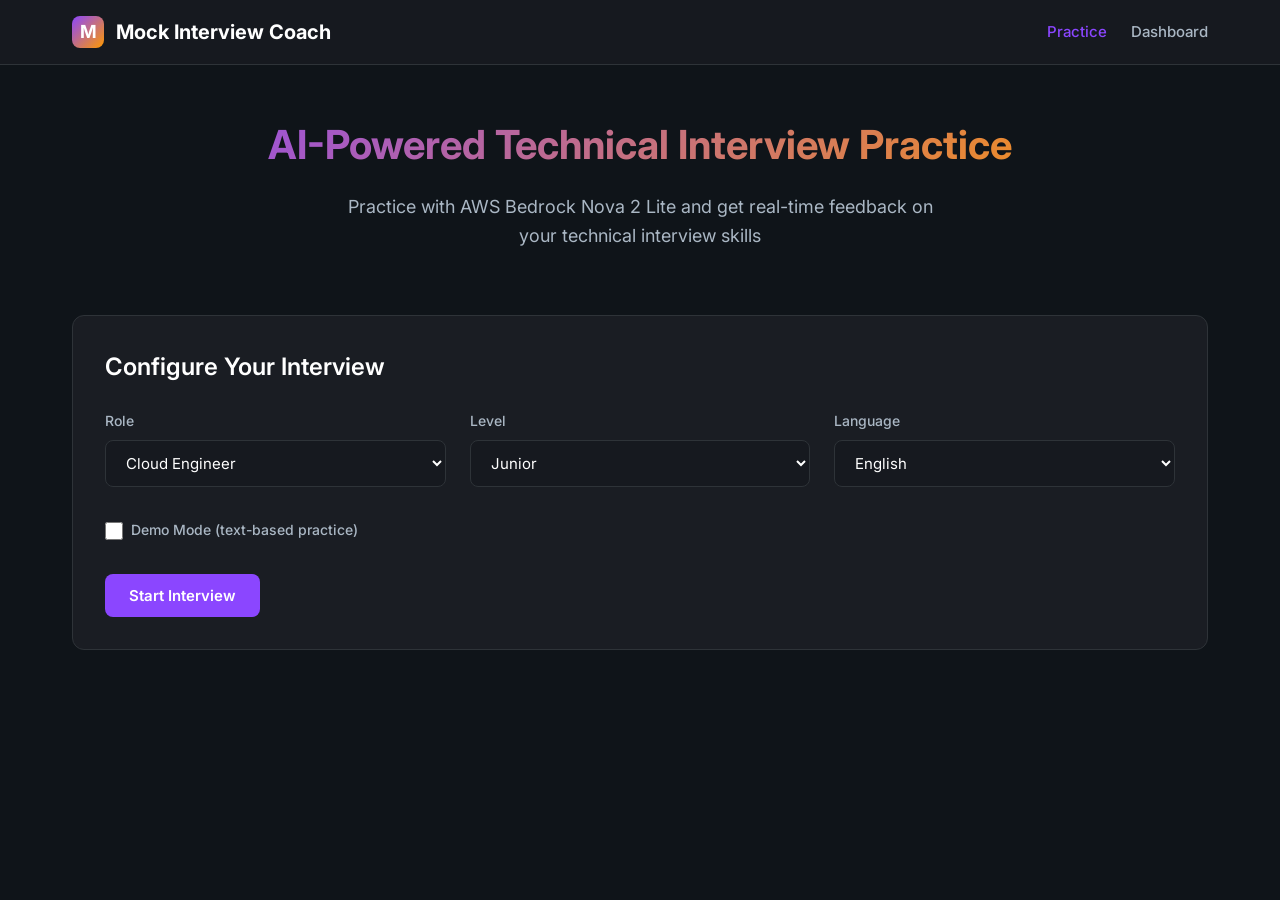
==== static/index.html @ bebb35a8 "Initial commit: Mock Interview Coach with AWS Bedrock Nova" ====
<!DOCTYPE html>
<html lang="en">
<head>
    <meta charset="UTF-8">
    <meta name="viewport" content="width=device-width, initial-scale=1.0">
    <title>Mock Interview Coach - AI-Powered Technical Interview Practice</title>
    <link rel="preconnect" href="https://fonts.googleapis.com">
    <link rel="preconnect" href="https://fonts.gstatic.com" crossorigin>
    <link href="https://fonts.googleapis.com/css2?family=Inter:wght@400;500;600;700&display=swap" rel="stylesheet">
    <link rel="stylesheet" href="/static/css/recording-ui.css">
    <style>
        :root {
            --color-primary: #8B46FF;
            --color-secondary: #FF9900;
            --color-accent: #146EB4;
            --color-success: #16A34A;
            --color-warning: #F59E0B;
            --color-error: #DC2626;
            
            --color-bg: #0F1419;
            --color-bg-secondary: #16191F;
            --color-bg-tertiary: #1E2228;
            --color-surface: #1A1D23;
            
            --color-text: #FFFFFF;
            --color-text-secondary: #AAB7C4;
            --color-text-muted: #687078;
            
            --color-border: #2E3338;
            --color-border-hover: #3E4348;
            
            --radius-sm: 6px;
            --radius-md: 8px;
            --radius-lg: 12px;
        }
        
        * {
            margin: 0;
            padding: 0;
            box-sizing: border-box;
        }
        
        body {
            font-family: 'Inter', -apple-system, BlinkMacSystemFont, 'Segoe UI', sans-serif;
            background: var(--color-bg);
            color: var(--color-text);
            min-height: 100vh;
            line-height: 1.6;
        }
        
        /* Navbar */
        .navbar {
            background: var(--color-bg-secondary);
            border-bottom: 1px solid var(--color-border);
            padding: 1rem 0;
            position: sticky;
            top: 0;
            z-index: 100;
            backdrop-filter: blur(10px);
        }
        
        .navbar-container {
            max-width: 1200px;
            margin: 0 auto;
            padding: 0 2rem;
            display: flex;
            justify-content: space-between;
            align-items: center;
        }
        
        .navbar-brand {
            display: flex;
            align-items: center;
            gap: 0.75rem;
            text-decoration: none;
            color: var(--color-text);
            font-weight: 700;
            font-size: 1.25rem;
            cursor: pointer;
            transition: opacity 0.2s;
        }
        
        .navbar-brand:hover {
            opacity: 0.8;
        }
        
        .navbar-logo {
            width: 32px;
            height: 32px;
            background: linear-gradient(135deg, var(--color-primary), var(--color-secondary));
            border-radius: var(--radius-md);
            display: flex;
            align-items: center;
            justify-content: center;
            font-weight: 700;
            font-size: 1.125rem;
        }
        
        .navbar-nav {
            display: flex;
            gap: 1.5rem;
            align-items: center;
        }
        
        .nav-link {
            color: var(--color-text-secondary);
            text-decoration: none;
            font-weight: 500;
            font-size: 0.9375rem;
            transition: color 0.2s;
            cursor: pointer;
        }
        
        .nav-link:hover {
            color: var(--color-text);
        }
        
        .nav-link.active {
            color: var(--color-primary);
        }
        
        /* Main Container */
        .main-container {
            max-width: 1200px;
            margin: 0 auto;
            padding: 3rem 2rem;
        }
        
        /* Hero Section */
        .hero {
            text-align: center;
            margin-bottom: 4rem;
        }
        
        .hero-title {
            font-size: 2.5rem;
            font-weight: 700;
            margin-bottom: 1rem;
            background: linear-gradient(135deg, var(--color-primary), var(--color-secondary));
            -webkit-background-clip: text;
            -webkit-text-fill-color: transparent;
            background-clip: text;
        }
        
        .hero-subtitle {
            font-size: 1.125rem;
            color: var(--color-text-secondary);
            max-width: 600px;
            margin: 0 auto;
        }
        
        /* Card */
        .card {
            background: var(--color-surface);
            border: 1px solid var(--color-border);
            border-radius: var(--radius-lg);
            padding: 2rem;
            margin-bottom: 2rem;
        }
        
        .card-title {
            font-size: 1.5rem;
            font-weight: 600;
            margin-bottom: 1.5rem;
            color: var(--color-text);
        }
        
        /* Form */
        .form-grid {
            display: grid;
            grid-template-columns: repeat(auto-fit, minmax(250px, 1fr));
            gap: 1.5rem;
            margin-bottom: 2rem;
        }
        
        .form-group {
            display: flex;
            flex-direction: column;
            gap: 0.5rem;
        }
        
        .form-label {
            font-weight: 500;
            font-size: 0.875rem;
            color: var(--color-text-secondary);
        }
        
        .form-select {
            background: var(--color-bg-secondary);
            border: 1px solid var(--color-border);
            border-radius: var(--radius-md);
            padding: 0.75rem 1rem;
            color: var(--color-text);
            font-size: 0.9375rem;
            font-family: inherit;
            cursor: pointer;
            transition: border-color 0.2s;
        }
        
        .form-select:hover {
            border-color: var(--color-border-hover);
        }
        
        .form-select:focus {
            outline: none;
            border-color: var(--color-primary);
        }
        
        .form-textarea {
            background: var(--color-bg-secondary);
            border: 1px solid var(--color-border);
            border-radius: var(--radius-md);
            padding: 0.75rem 1rem;
            color: var(--color-text);
            font-size: 0.9375rem;
            font-family: inherit;
            resize: vertical;
            min-height: 120px;
            transition: border-color 0.2s;
        }
        
        .form-textarea:focus {
            outline: none;
            border-color: var(--color-primary);
        }
        
        .form-checkbox {
            display: flex;
            align-items: center;
            gap: 0.5rem;
            cursor: pointer;
        }
        
        .form-checkbox input {
            width: 18px;
            height: 18px;
            cursor: pointer;
        }
        
        /* Buttons */
        .btn {
            padding: 0.75rem 1.5rem;
            border-radius: var(--radius-md);
            font-weight: 600;
            font-size: 0.9375rem;
            border: none;
            cursor: pointer;
            transition: all 0.2s;
            font-family: inherit;
        }
        
        .btn-primary {
            background: var(--color-primary);
            color: white;
        }
        
        .btn-primary:hover {
            background: #7A3DE6;
            transform: translateY(-1px);
        }
        
        .btn-secondary {
            background: var(--color-bg-tertiary);
            color: var(--color-text);
            border: 1px solid var(--color-border);
        }
        
        .btn-secondary:hover {
            background: var(--color-bg-secondary);
            border-color: var(--color-border-hover);
        }
        
        .btn-group {
            display: flex;
            gap: 1rem;
            flex-wrap: wrap;
        }
        
        /* Status Badge */
        .status-badge {
            display: inline-flex;
            align-items: center;
            gap: 0.5rem;
            padding: 0.5rem 1rem;
            border-radius: var(--radius-md);
            font-weight: 600;
            font-size: 0.875rem;
        }
        
        .status-idle {
            background: var(--color-bg-tertiary);
            color: var(--color-text-secondary);
        }
        
        .status-processing {
            background: rgba(139, 70, 255, 0.1);
            color: var(--color-primary);
        }
        
        .status-speaking {
            background: rgba(22, 163, 74, 0.1);
            color: var(--color-success);
        }
        
        /* Question Box */
        .question-box {
            background: var(--color-bg-secondary);
            border: 1px solid var(--color-border);
            border-radius: var(--radius-lg);
            padding: 2rem;
            margin-bottom: 2rem;
        }
        
        .question-label {
            font-size: 0.875rem;
            font-weight: 600;
            color: var(--color-text-secondary);
            text-transform: uppercase;
            letter-spacing: 0.05em;
            margin-bottom: 1rem;
        }
        
        .question-text {
            font-size: 1.25rem;
            font-weight: 500;
            color: var(--color-text);
            line-height: 1.6;
        }
        
        /* Feedback Box */
        .feedback-box {
            background: var(--color-bg-secondary);
            border: 1px solid var(--color-border);
            border-radius: var(--radius-lg);
            padding: 2rem;
            margin-top: 2rem;
        }
        
        .feedback-title {
            font-size: 1.125rem;
            font-weight: 600;
            margin-bottom: 1rem;
            color: var(--color-text);
        }
        
        .feedback-content {
            color: var(--color-text-secondary);
            line-height: 1.8;
        }
        
        /* Performance Indicator */
        .performance-indicator {
            display: flex;
            align-items: center;
            gap: 1rem;
            padding: 1rem;
            background: var(--color-bg-secondary);
            border: 1px solid var(--color-border);
            border-radius: var(--radius-md);
            margin-bottom: 2rem;
        }
        
        .performance-score {
            font-size: 2rem;
            font-weight: 700;
            color: var(--color-primary);
        }
        
        .performance-trend {
            font-size: 0.875rem;
            color: var(--color-text-secondary);
        }
        
        /* Utility Classes */
        .hidden {
            display: none !important;
        }
        
        .text-center {
            text-align: center;
        }
        
        .mb-lg {
            margin-bottom: 2rem;
        }
        
        @media (max-width: 768px) {
            .navbar-container {
                padding: 0 1rem;
            }
            
            .main-container {
                padding: 2rem 1rem;
            }
            
            .hero-title {
                font-size: 2rem;
            }
            
            .form-grid {
                grid-template-columns: 1fr;
            }
            
            .btn-group {
                flex-direction: column;
            }
            
            .btn {
                width: 100%;
            }
        }
    </style>
</head>
<body>
    <!-- Navbar -->
    <nav class="navbar">
        <div class="navbar-container">
            <a class="navbar-brand" onclick="location.reload()">
                <div class="navbar-logo">M</div>
                <span>Mock Interview Coach</span>
            </a>
            <div class="navbar-nav">
                <a class="nav-link active" onclick="showSection('interview')">Practice</a>
                <a class="nav-link" onclick="showSection('dashboard')">Dashboard</a>
            </div>
        </div>
    </nav>

    <!-- Main Container -->
    <div class="main-container">
        <!-- Configuration Section -->
        <div id="configSection">
            <div class="hero">
                <h1 class="hero-title">AI-Powered Technical Interview Practice</h1>
                <p class="hero-subtitle">Practice with AWS Bedrock Nova 2 Lite and get real-time feedback on your technical interview skills</p>
            </div>

            <div class="card">
                <h2 class="card-title">Configure Your Interview</h2>
                
                <div class="form-grid">
                    <div class="form-group">
                        <label class="form-label">Role</label>
                        <select id="role" class="form-select">
                            <option value="cloud_engineer">Cloud Engineer</option>
                            <option value="devops_engineer">DevOps Engineer</option>
                            <option value="ml_engineer">ML Engineer</option>
                        </select>
                    </div>

                    <div class="form-group">
                        <label class="form-label">Level</label>
                        <select id="level" class="form-select">
                            <option value="junior">Junior</option>
                            <option value="mid">Mid</option>
                        </select>
                    </div>

                    <div class="form-group">
                        <label class="form-label">Language</label>
                        <select id="language" class="form-select">
                            <option value="en">English</option>
                            <option value="es">Español</option>
                        </select>
                    </div>
                </div>

                <div class="form-group mb-lg">
                    <label class="form-checkbox">
                        <input type="checkbox" id="demoMode">
                        <span class="form-label">Demo Mode (text-based practice)</span>
                    </label>
                </div>

                <button class="btn btn-primary" onclick="startInterview()">Start Interview</button>
            </div>
        </div>

        <!-- Interview Section -->
        <div id="interviewSection" class="hidden">
            <div class="performance-indicator">
                <div>
                    <div class="performance-score" id="performanceScore">--</div>
                    <div class="performance-trend" id="performanceTrend">Performance Score</div>
                </div>
                <div style="margin-left: auto;">
                    <span id="audioState" class="status-badge status-idle">READY</span>
                </div>
            </div>

            <div class="card">
                <div class="question-box">
                    <div class="question-label">Question</div>
                    <p id="questionText" class="question-text">Loading question...</p>
                </div>
                
                <div class="form-group">
                    <label class="form-label">Your Response</label>
                    <textarea id="responseText" class="form-textarea" placeholder="Type your answer here or use voice input..."></textarea>
                </div>
                
                <!-- Voice recording controls -->
                <div id="recordingButton" style="margin-top: 1rem;"></div>
                
                <div class="btn-group">
                    <button class="btn btn-primary" onclick="submitResponse()">Submit Response</button>
                    <button class="btn btn-secondary" onclick="getNextQuestion()">Next Question</button>
                    <button class="btn btn-secondary" onclick="downloadReport()" id="downloadReportBtn" style="display: none;">Download PDF Report</button>
                    <button class="btn btn-secondary" onclick="endInterview()">End Interview</button>
                </div>
                
                <div id="feedbackContainer" class="feedback-box hidden">
                    <h3 class="feedback-title">Feedback</h3>
                    <div id="feedbackText" class="feedback-content"></div>
                </div>
            </div>
        </div>
    </div>

    <script>
        let sessionId = null;
        let currentQuestion = null;
        
        function showSection(section) {
            // Navigation handler
            if (section === 'interview') {
                location.reload();
            } else if (section === 'dashboard') {
                showDashboard();
            }
        }
        
        async function showDashboard() {
            // Hide all sections
            document.getElementById('configSection').classList.add('hidden');
            document.getElementById('interviewSection').classList.add('hidden');
            
            // Create dashboard section if it doesn't exist
            let dashboardSection = document.getElementById('dashboardSection');
            if (!dashboardSection) {
                dashboardSection = document.createElement('div');
                dashboardSection.id = 'dashboardSection';
                document.querySelector('.main-container').appendChild(dashboardSection);
            }
            
            dashboardSection.classList.remove('hidden');
            
            try {
                // Fetch global metrics
                const globalResponse = await fetch('/api/metrics/global');
                const globalData = await globalResponse.json();
                
                // Fetch area metrics
                const areaResponse = await fetch('/api/metrics/areas');
                const areaData = await areaResponse.json();
                
                // Build dashboard HTML
                dashboardSection.innerHTML = `
                    <div class="hero">
                        <h1 class="hero-title">Performance Dashboard</h1>
                        <p class="hero-subtitle">Track your interview performance and progress over time</p>
                    </div>
                    
                    <div class="card">
                        <h2 class="card-title">Global Statistics</h2>
                        <div style="display: grid; grid-template-columns: repeat(auto-fit, minmax(200px, 1fr)); gap: 1.5rem;">
                            <div style="padding: 1.5rem; background: var(--color-bg-secondary); border-radius: var(--radius-md); border: 1px solid var(--color-border);">
                                <p style="font-size: 0.875rem; color: var(--color-text-secondary); margin-bottom: 0.5rem;">Total Sessions</p>
                                <p style="font-size: 2rem; font-weight: 700; color: var(--color-primary);">${globalData.total_sessions || 0}</p>
                            </div>
                            <div style="padding: 1.5rem; background: var(--color-bg-secondary); border-radius: var(--radius-md); border: 1px solid var(--color-border);">
                                <p style="font-size: 0.875rem; color: var(--color-text-secondary); margin-bottom: 0.5rem;">Average Score</p>
                                <p style="font-size: 2rem; font-weight: 700; color: var(--color-success);">${Math.round(globalData.average_score || 0)}</p>
                            </div>
                            <div style="padding: 1.5rem; background: var(--color-bg-secondary); border-radius: var(--radius-md); border: 1px solid var(--color-border);">
                                <p style="font-size: 0.875rem; color: var(--color-text-secondary); margin-bottom: 0.5rem;">Questions Answered</p>
                                <p style="font-size: 2rem; font-weight: 700; color: var(--color-accent);">${globalData.total_questions || 0}</p>
                            </div>
                        </div>
                    </div>
                    
                    <div class="card">
                        <h2 class="card-title">Performance by Technical Area</h2>
                        <div style="display: grid; gap: 1rem;">
                            ${Object.entries(areaData).map(([area, data]) => {
                                const avgScore = Math.round(data.average_score || 0);
                                let scoreColor = '#DC2626';
                                if (avgScore >= 70) scoreColor = '#16A34A';
                                else if (avgScore >= 40) scoreColor = '#F59E0B';
                                
                                return `
                                    <div style="padding: 1rem; background: var(--color-bg-secondary); border-radius: var(--radius-md); border: 1px solid var(--color-border); display: flex; justify-content: space-between; align-items: center;">
                                        <div>
                                            <p style="font-weight: 600; color: var(--color-text); margin-bottom: 0.25rem;">${area.replace(/_/g, ' ').replace(/\b\w/g, l => l.toUpperCase())}</p>
                                            <p style="font-size: 0.875rem; color: var(--color-text-secondary);">${data.question_count || 0} questions</p>
                                        </div>
                                        <div style="text-align: right;">
                                            <p style="font-size: 1.5rem; font-weight: 700; color: ${scoreColor};">${avgScore}</p>
                                        </div>
                                    </div>
                                `;
                            }).join('')}
                        </div>
                    </div>
                `;
            } catch (error) {
                console.error('Error loading dashboard:', error);
                dashboardSection.innerHTML = `
                    <div class="hero">
                        <h1 class="hero-title">Performance Dashboard</h1>
                        <p class="hero-subtitle">Track your interview performance and progress over time</p>
                    </div>
                    
                    <div class="card">
                        <p style="color: var(--color-text-secondary); text-align: center; padding: 2rem;">
                            No data available yet. Complete an interview to see your statistics!
                        </p>
                    </div>
                `;
            }
        }
        
        async function startInterview() {
            const role = document.getElementById('role').value;
            const level = document.getElementById('level').value;
            const language = document.getElementById('language').value;
            const demoMode = document.getElementById('demoMode').checked;
            
            try {
                const response = await fetch('/api/session/start', {
                    method: 'POST',
                    headers: {'Content-Type': 'application/json'},
                    body: JSON.stringify({role, level, language, demo_mode: demoMode})
                });
                
                const data = await response.json();
                
                if (data.error) {
                    alert('Error: ' + data.error);
                    return;
                }
                
                sessionId = data.session_id;
                
                // Connect WebSocket for voice interface if not in demo mode
                if (!demoMode && window.connectVoiceWebSocket) {
                    window.connectVoiceWebSocket(sessionId);
                }
                
                document.getElementById('configSection').classList.add('hidden');
                document.getElementById('interviewSection').classList.remove('hidden');
                
                getNextQuestion();
            } catch (error) {
                alert('Error starting interview: ' + error.message);
            }
        }
        
        async function getNextQuestion() {
            try {
                const response = await fetch(`/api/session/${sessionId}/question`);
                const data = await response.json();
                
                if (data.error) {
                    alert('Error: ' + data.error);
                    return;
                }
                
                if (data.question === null) {
                    alert('No more questions. Ending interview...');
                    endInterview();
                    return;
                }
                
                currentQuestion = data.question;
                document.getElementById('questionText').textContent = data.text;
                document.getElementById('feedbackContainer').classList.add('hidden');
                document.getElementById('responseText').value = '';
                document.getElementById('audioState').textContent = 'READY';
                document.getElementById('audioState').className = 'status-badge status-idle';
                
                // Update performance indicator if we have evaluations
                updatePerformanceIndicator();
            } catch (error) {
                alert('Error getting question: ' + error.message);
            }
        }
        
        async function updatePerformanceIndicator() {
            try {
                const response = await fetch(`/api/session/${sessionId}/performance`);
                const data = await response.json();
                
                if (data.average_score !== undefined) {
                    document.getElementById('performanceScore').textContent = Math.round(data.average_score);
                    
                    const trend = data.trend || 'stable';
                    const trendText = trend === 'improving' ? 'Improving' : 
                                    trend === 'declining' ? 'Needs Work' : 'Stable';
                    document.getElementById('performanceTrend').textContent = trendText;
                }
            } catch (error) {
                console.error('Error updating performance:', error);
            }
        }
        
        async function submitResponse() {
            const responseText = document.getElementById('responseText').value;
            
            if (!responseText.trim()) {
                return; // Just return, no alert
            }
            
            document.getElementById('audioState').textContent = 'PROCESSING';
            document.getElementById('audioState').className = 'status-badge status-processing';
            
            try {
                const response = await fetch(`/api/session/${sessionId}/response`, {
                    method: 'POST',
                    headers: {'Content-Type': 'application/json'},
                    body: JSON.stringify({text: responseText})
                });
                
                const data = await response.json();
                
                console.log('Response data:', data);
                
                if (data.error) {
                    document.getElementById('feedbackText').innerHTML = `<p style="color: var(--color-error);">Error: ${data.error}</p>`;
                    document.getElementById('feedbackContainer').classList.remove('hidden');
                    document.getElementById('audioState').textContent = 'ERROR';
                    document.getElementById('audioState').className = 'status-badge status-idle';
                    return;
                }
                
                const evaluation = data.evaluation || data;
                
                if (evaluation && evaluation.score !== undefined) {
                    let scoreColor = '#DC2626';
                    if (evaluation.score >= 70) {
                        scoreColor = '#16A34A';
                    } else if (evaluation.score >= 40) {
                        scoreColor = '#F59E0B';
                    }
                    
                    const strengths = evaluation.strengths || [];
                    const improvements = evaluation.improvements || [];
                    const suggestions = evaluation.suggestions || [];
                    const recommended_topics = evaluation.recommended_topics || [];
                    
                    let feedbackHTML = `
                        <div style="margin-bottom: 1.5rem;">
                            <p style="font-size: 0.875rem; color: var(--color-text-secondary); margin-bottom: 0.5rem;">Score</p>
                            <p style="color: ${scoreColor}; font-size: 2.5rem; font-weight: 700; margin: 0;">${evaluation.score}/100</p>
                        </div>
                    `;
                    
                    if (strengths.length > 0) {
                        feedbackHTML += `
                            <div style="margin-bottom: 1.5rem;">
                                <p style="font-weight: 600; color: var(--color-success); margin-bottom: 0.5rem; display: flex; align-items: center; gap: 0.5rem;">
                                    <svg width="20" height="20" viewBox="0 0 24 24" fill="none" stroke="currentColor" stroke-width="2">
                                        <polyline points="20 6 9 17 4 12"></polyline>
                                    </svg>
                                    Strengths
                                </p>
                                <ul style="margin: 0; padding-left: 1.5rem; color: var(--color-text-secondary);">
                                    ${strengths.map(s => `<li style="margin-bottom: 0.5rem;">${s}</li>`).join('')}
                                </ul>
                            </div>
                        `;
                    }
                    
                    if (improvements.length > 0) {
                        feedbackHTML += `
                            <div style="margin-bottom: 1.5rem;">
                                <p style="font-weight: 600; color: var(--color-warning); margin-bottom: 0.5rem; display: flex; align-items: center; gap: 0.5rem;">
                                    <svg width="20" height="20" viewBox="0 0 24 24" fill="none" stroke="currentColor" stroke-width="2">
                                        <path d="M10.29 3.86L1.82 18a2 2 0 0 0 1.71 3h16.94a2 2 0 0 0 1.71-3L13.71 3.86a2 2 0 0 0-3.42 0z"></path>
                                        <line x1="12" y1="9" x2="12" y2="13"></line>
                                        <line x1="12" y1="17" x2="12.01" y2="17"></line>
                                    </svg>
                                    Areas for Improvement
                                </p>
                                <ul style="margin: 0; padding-left: 1.5rem; color: var(--color-text-secondary);">
                                    ${improvements.map(i => `<li style="margin-bottom: 0.5rem;">${i}</li>`).join('')}
                                </ul>
                            </div>
                        `;
                    }
                    
                    // Check for both suggestions and recommended_topics
                    const allSuggestions = [...suggestions, ...recommended_topics];
                    
                    if (allSuggestions.length > 0) {
                        feedbackHTML += `
                            <div style="margin-bottom: 1.5rem;">
                                <p style="font-weight: 600; color: var(--color-primary); margin-bottom: 0.5rem; display: flex; align-items: center; gap: 0.5rem;">
                                    <svg width="20" height="20" viewBox="0 0 24 24" fill="none" stroke="currentColor" stroke-width="2">
                                        <circle cx="12" cy="12" r="10"></circle>
                                        <path d="M9.09 9a3 3 0 0 1 5.83 1c0 2-3 3-3 3"></path>
                                        <line x1="12" y1="17" x2="12.01" y2="17"></line>
                                    </svg>
                                    Recommended Topics
                                </p>
                                <ul style="margin: 0; padding-left: 1.5rem; color: var(--color-text-secondary);">
                                    ${allSuggestions.map(s => `<li style="margin-bottom: 0.5rem;">${s}</li>`).join('')}
                                </ul>
                            </div>
                        `;
                    }
                    
                    document.getElementById('feedbackText').innerHTML = feedbackHTML;
                } else {
                    document.getElementById('feedbackText').innerHTML = `
                        <p>Response submitted successfully!</p>
                        <pre>${JSON.stringify(data, null, 2)}</pre>
                    `;
                }
                
                document.getElementById('feedbackContainer').classList.remove('hidden');
                document.getElementById('audioState').textContent = 'COMPLETE';
                document.getElementById('audioState').className = 'status-badge status-speaking';
                
                updatePerformanceIndicator();
            } catch (error) {
                console.error('Submit error:', error);
                document.getElementById('feedbackText').innerHTML = `<p style="color: var(--color-error);">Error: ${error.message}</p>`;
                document.getElementById('feedbackContainer').classList.remove('hidden');
                document.getElementById('audioState').textContent = 'ERROR';
                document.getElementById('audioState').className = 'status-badge status-idle';
            }
        }
        
        function downloadReport() {
            window.open(`/api/report/${sessionId}`, '_blank');
        }
        
        async function endInterview() {
            document.getElementById('audioState').textContent = 'PROCESSING';
            document.getElementById('audioState').className = 'status-badge status-processing';
            
            try {
                const response = await fetch(`/api/session/${sessionId}/end`, {
                    method: 'POST'
                });
                
                const data = await response.json();
                
                console.log('End interview data:', data);
                
                // Get final score - use final_score, overall_score, or fallback to 0
                let finalScore = data.final_score || data.overall_score || 0;
                let questionsAnswered = data.questions_answered || 0;
                
                // Hide the interview section
                document.getElementById('interviewSection').classList.add('hidden');
                
                // Show config section but replace content with results
                const configSection = document.getElementById('configSection');
                configSection.classList.remove('hidden');
                
                // Determine color based on final score
                let scoreColor = '#DC2626';
                if (finalScore >= 70) {
                    scoreColor = '#16A34A';
                } else if (finalScore >= 40) {
                    scoreColor = '#F59E0B';
                }
                
                configSection.innerHTML = `
                    <div class="hero">
                        <h1 class="hero-title">Interview Complete!</h1>
                        <p class="hero-subtitle">Great job! Here's your performance summary</p>
                    </div>

                    <div class="card">
                        <div style="text-align: center; padding: 2rem;">
                            <div style="margin-bottom: 2rem;">
                                <p style="font-size: 0.875rem; color: var(--color-text-secondary); margin-bottom: 0.5rem; text-transform: uppercase; letter-spacing: 0.05em;">Final Score</p>
                                <p style="color: ${scoreColor}; font-size: 4rem; font-weight: 700; margin: 0; line-height: 1;">${Math.round(finalScore)}/100</p>
                            </div>
                            
                            <div style="margin-bottom: 2rem; padding: 1.5rem; background: var(--color-bg-secondary); border-radius: var(--radius-lg); border: 1px solid var(--color-border);">
                                <p style="color: var(--color-text-secondary); font-size: 1.125rem;">
                                    <strong style="color: var(--color-text);">${questionsAnswered}</strong> Questions Answered
                                </p>
                            </div>
                            
                            <div style="display: flex; gap: 1rem; justify-content: center; flex-wrap: wrap;">
                                <button class="btn btn-primary" onclick="window.open('/api/report/${sessionId}', '_blank')" style="min-width: 200px;">
                                    <svg style="width: 20px; height: 20px; margin-right: 0.5rem;" viewBox="0 0 24 24" fill="none" stroke="currentColor" stroke-width="2">
                                        <path d="M21 15v4a2 2 0 0 1-2 2H5a2 2 0 0 1-2-2v-4"></path>
                                        <polyline points="7 10 12 15 17 10"></polyline>
                                        <line x1="12" y1="15" x2="12" y2="3"></line>
                                    </svg>
                                    Download PDF Report
                                </button>
                                <button class="btn btn-secondary" onclick="location.reload()" style="min-width: 200px;">
                                    Start New Interview
                                </button>
                            </div>
                        </div>
                    </div>
                `;
                
            } catch (error) {
                console.error('End interview error:', error);
                document.getElementById('feedbackText').innerHTML = `<p style="color: var(--color-error);">Error: ${error.message}</p>`;
                document.getElementById('feedbackContainer').classList.remove('hidden');
                document.getElementById('audioState').textContent = 'ERROR';
                document.getElementById('audioState').className = 'status-badge status-idle';
            }
        }
    </script>
    
    <!-- Voice Interface Modules -->
    <script type="module">
        import { WebSocketClient } from '/static/js/websocket-client.js';
        import { AudioCapture } from '/static/js/audio-capture.js';
        import { AudioPlayback } from '/static/js/audio-playback.js';
        import { RecordingUI } from '/static/js/recording-ui.js';
        
        let recordingUI = null;
        let wsClient = null;
        
        function initializeVoiceInterface() {
            const demoMode = document.getElementById('demoMode').checked;
            
            if (!demoMode && !recordingUI) {
                try {
                    console.log('Initializing voice interface...');
                    
                    wsClient = null;
                    const audioCapture = new AudioCapture();
                    const audioPlayback = new AudioPlayback();
                    
                    recordingUI = new RecordingUI('recordingButton');
                    recordingUI.setModules(audioCapture, audioPlayback, null);
                    
                    console.log('Voice interface initialized successfully');
                } catch (error) {
                    console.error('Failed to initialize voice interface:', error);
                }
            } else if (demoMode && recordingUI) {
                if (recordingUI.cleanup) {
                    recordingUI.cleanup();
                }
                if (wsClient) {
                    wsClient.disconnect();
                }
                recordingUI = null;
                wsClient = null;
                console.log('Voice interface disabled (demo mode)');
            }
        }
        
        window.connectVoiceWebSocket = async function(sessionId) {
            if (!recordingUI || !sessionId) {
                console.warn('Cannot connect WebSocket: recordingUI or sessionId missing');
                return;
            }
            
            try {
                console.log(`Connecting WebSocket for session: ${sessionId}`);
                wsClient = new WebSocketClient();
                await wsClient.connect(sessionId);
                
                const audioCapture = recordingUI.audioCapture;
                const audioPlayback = recordingUI.audioPlayback;
                recordingUI.setModules(audioCapture, audioPlayback, wsClient);
                
                console.log('WebSocket connected successfully');
            } catch (error) {
                console.error('Failed to connect WebSocket:', error);
            }
        };
        
        window.addEventListener('DOMContentLoaded', () => {
            console.log('DOM loaded, setting up voice interface...');
            
            const demoModeCheckbox = document.getElementById('demoMode');
            if (demoModeCheckbox) {
                demoModeCheckbox.addEventListener('change', initializeVoiceInterface);
                console.log('Demo mode listener attached');
            }
            
            initializeVoiceInterface();
        });
        
        window.initializeVoiceInterface = initializeVoiceInterface;
    </script>
</body>
</html>
---- static/css/recording-ui.css ----
/**
 * RecordingUI Component Styles
 * 
 * Styles for voice recording controls, mode switching, and visual feedback
 */

/* Recording UI Container */
.recording-ui {
    display: flex;
    flex-direction: column;
    align-items: center;
    gap: var(--space-4);
    padding: var(--space-6);
}

/* Mode Switch Buttons */
.btn-mode-switch {
    display: inline-flex;
    align-items: center;
    gap: var(--space-2);
    padding: 10px 20px;
    border: 1px solid var(--color-border);
    border-radius: var(--radius-md);
    background: var(--color-bg-tertiary);
    color: var(--color-text);
    font-size: 0.9375rem;
    font-weight: 600;
    font-family: 'Inter', sans-serif;
    cursor: pointer;
    transition: all 0.2s ease;
}

.btn-mode-switch:hover {
    background: var(--color-bg-secondary);
    border-color: var(--color-nova-purple);
    box-shadow: 0 0 15px rgba(139, 70, 255, 0.2);
}

.btn-mode-switch:active {
    transform: scale(0.98);
}

.btn-mode-switch .icon {
    flex-shrink: 0;
}

/* Recording Buttons */
.btn-recording {
    display: flex;
    align-items: center;
    justify-content: center;
    gap: var(--space-3);
    padding: 16px 32px;
    border: none;
    border-radius: var(--radius-lg);
    background: var(--color-nova-purple);
    color: white;
    font-size: 1rem;
    font-weight: 600;
    font-family: 'Inter', sans-serif;
    cursor: pointer;
    transition: all 0.2s ease;
    box-shadow: 0 0 20px rgba(139, 70, 255, 0.3);
}

.btn-recording:hover {
    background: #7A3DE6;
    box-shadow: 0 0 30px rgba(139, 70, 255, 0.5);
    transform: translateY(-2px);
}

.btn-recording:active {
    transform: translateY(0);
}

.btn-recording.btn-stop {
    background: var(--color-error);
    box-shadow: 0 0 20px rgba(220, 38, 38, 0.3);
}

.btn-recording.btn-stop:hover {
    background: #B91C1C;
    box-shadow: 0 0 30px rgba(220, 38, 38, 0.5);
}

.btn-recording .icon {
    flex-shrink: 0;
}

/* Volume Indicator */
.volume-indicator {
    display: flex;
    flex-direction: column;
    align-items: center;
    gap: var(--space-3);
    padding: var(--space-6);
    background: var(--color-bg-secondary);
    border: 1px solid var(--color-border);
    border-radius: var(--radius-lg);
    min-width: 300px;
}

.volume-label {
    font-size: 0.875rem;
    font-weight: 600;
    color: var(--color-text-secondary);
    text-transform: uppercase;
    letter-spacing: 0.05em;
}

.volume-bar-container {
    width: 100%;
    height: 8px;
    background: var(--color-bg-tertiary);
    border-radius: 4px;
    overflow: hidden;
}

.volume-bar {
    height: 100%;
    background: var(--color-nova-purple);
    border-radius: 4px;
    transition: width 0.1s ease, background-color 0.2s ease;
}

.volume-animation {
    position: relative;
    width: 60px;
    height: 60px;
    display: flex;
    align-items: center;
    justify-content: center;
}

.pulse-ring {
    position: absolute;
    width: 100%;
    height: 100%;
    border: 3px solid var(--color-nova-purple);
    border-radius: 50%;
    animation: pulse 2s ease-out infinite;
    opacity: 0;
}

.pulse-ring-delay {
    animation-delay: 1s;
}

@keyframes pulse {
    0% {
        transform: scale(0.5);
        opacity: 1;
    }
    100% {
        transform: scale(1.2);
        opacity: 0;
    }
}

/* Processing Spinner */
.processing-spinner {
    display: flex;
    flex-direction: column;
    align-items: center;
    gap: var(--space-4);
    padding: var(--space-8);
}

.spinner {
    width: 48px;
    height: 48px;
    border: 4px solid var(--color-bg-tertiary);
    border-top-color: var(--color-nova-purple);
    border-radius: 50%;
    animation: spin 1s linear infinite;
}

@keyframes spin {
    to {
        transform: rotate(360deg);
    }
}

.processing-text {
    font-size: 0.9375rem;
    color: var(--color-text-secondary);
    font-weight: 500;
}

/* Playback Indicator */
.playback-indicator {
    display: flex;
    flex-direction: column;
    align-items: center;
    gap: var(--space-4);
    padding: var(--space-6);
    background: var(--color-bg-secondary);
    border: 1px solid var(--color-border);
    border-radius: var(--radius-lg);
    min-width: 300px;
}

.playback-animation {
    display: flex;
    align-items: center;
    justify-content: center;
    gap: 4px;
    height: 40px;
}

.sound-wave {
    width: 4px;
    background: var(--color-success);
    border-radius: 2px;
    animation: wave 1s ease-in-out infinite;
}

.sound-wave:nth-child(1) {
    animation-delay: 0s;
}

.sound-wave:nth-child(2) {
    animation-delay: 0.1s;
}

.sound-wave:nth-child(3) {
    animation-delay: 0.2s;
}

.sound-wave:nth-child(4) {
    animation-delay: 0.3s;
}

@keyframes wave {
    0%, 100% {
        height: 10px;
    }
    50% {
        height: 30px;
    }
}

.playback-text {
    font-size: 0.9375rem;
    color: var(--color-text);
    font-weight: 500;
}

/* Progress Bar */
.progress-bar-container {
    width: 100%;
    height: 6px;
    background: var(--color-bg-tertiary);
    border-radius: 3px;
    overflow: hidden;
}

.progress-bar {
    height: 100%;
    background: var(--color-success);
    border-radius: 3px;
    transition: width 0.1s linear;
}

/* Playback Controls */
.playback-controls {
    display: flex;
    gap: var(--space-3);
}

.btn-playback-control {
    display: flex;
    align-items: center;
    justify-content: center;
    width: 40px;
    height: 40px;
    border: 1px solid var(--color-border);
    border-radius: var(--radius-md);
    background: var(--color-bg-tertiary);
    color: var(--color-text);
    cursor: pointer;
    transition: all 0.2s ease;
}

.btn-playback-control:hover {
    background: var(--color-bg-secondary);
    border-color: var(--color-nova-purple);
    box-shadow: 0 0 10px rgba(139, 70, 255, 0.2);
}

.btn-playback-control:active {
    transform: scale(0.95);
}

.btn-playback-control .icon {
    flex-shrink: 0;
}

/* Responsive Design */
@media (max-width: 768px) {
    .volume-indicator,
    .playback-indicator {
        min-width: 250px;
    }

    .btn-recording {
        padding: 14px 24px;
        font-size: 0.9375rem;
    }

    .btn-mode-switch {
        padding: 8px 16px;
        font-size: 0.875rem;
    }
}

/* Accessibility - Reduced Motion */
@media (prefers-reduced-motion: reduce) {
    .pulse-ring,
    .spinner,
    .sound-wave {
        animation: none;
    }

    .btn-recording:hover,
    .btn-mode-switch:hover,
    .btn-playback-control:hover {
        transform: none;
    }
}
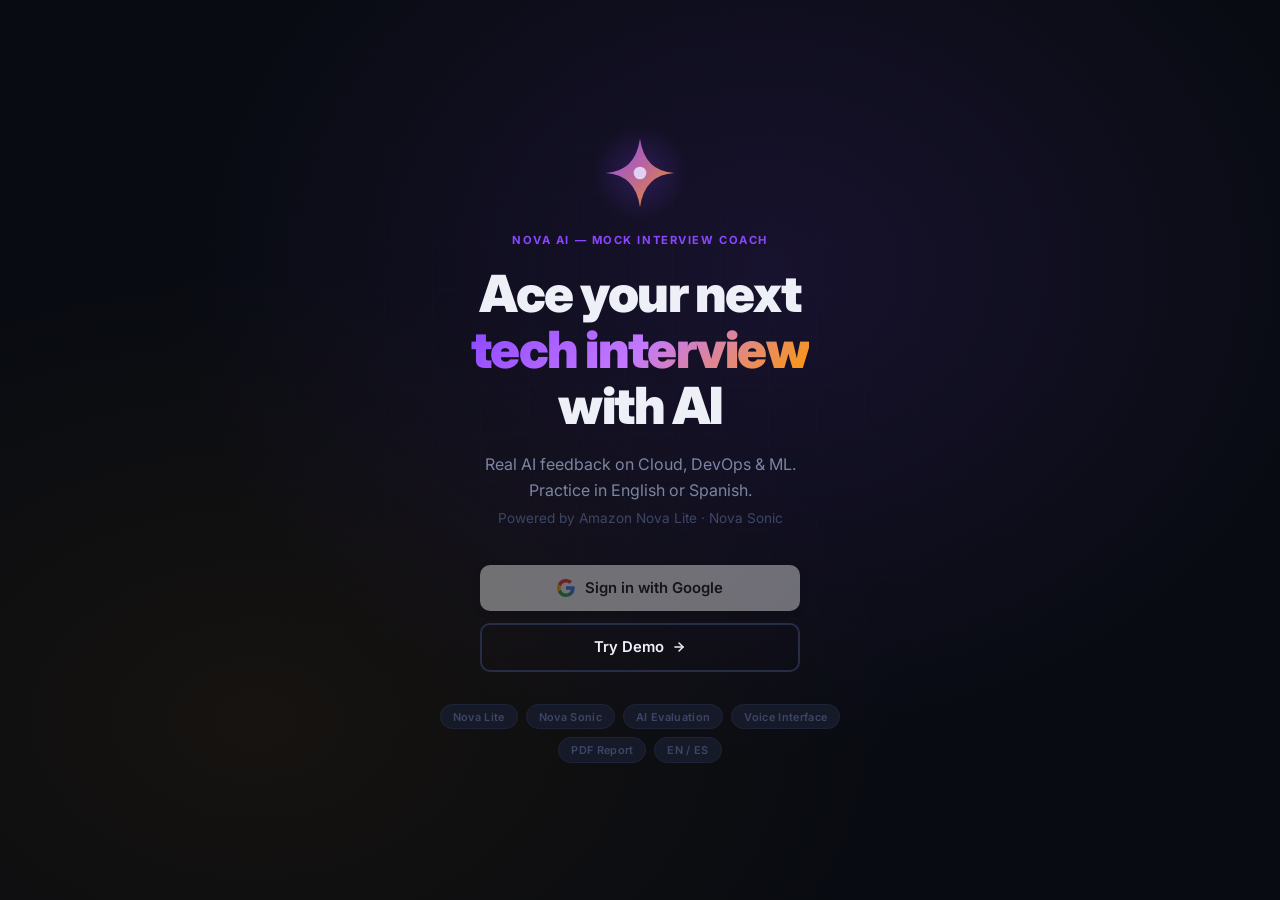
==== commit 5d76be9c: "feat: production-ready deployment on AWS App Runner - Auth: Google OAuth via Cognito PKCE, JWT RS256" ====
--- a/static/index.html
+++ b/static/index.html
@@ -3,992 +3,3390 @@
 <head>
     <meta charset="UTF-8">
     <meta name="viewport" content="width=device-width, initial-scale=1.0">
-    <title>Mock Interview Coach - AI-Powered Technical Interview Practice</title>
+    <title>NovA AI — Mock Interview Coach</title>
+    <link rel="icon" type="image/x-icon" href="/static/img/NovA_AI.ico">
     <link rel="preconnect" href="https://fonts.googleapis.com">
     <link rel="preconnect" href="https://fonts.gstatic.com" crossorigin>
-    <link href="https://fonts.googleapis.com/css2?family=Inter:wght@400;500;600;700&display=swap" rel="stylesheet">
-    <link rel="stylesheet" href="/static/css/recording-ui.css">
+    <link href="https://fonts.googleapis.com/css2?family=Inter:wght@400;500;600;700;800;900&display=swap" rel="stylesheet">
     <style>
         :root {
-            --color-primary: #8B46FF;
-            --color-secondary: #FF9900;
-            --color-accent: #146EB4;
-            --color-success: #16A34A;
-            --color-warning: #F59E0B;
-            --color-error: #DC2626;
-            
-            --color-bg: #0F1419;
-            --color-bg-secondary: #16191F;
-            --color-bg-tertiary: #1E2228;
-            --color-surface: #1A1D23;
-            
-            --color-text: #FFFFFF;
-            --color-text-secondary: #AAB7C4;
-            --color-text-muted: #687078;
-            
-            --color-border: #2E3338;
-            --color-border-hover: #3E4348;
-            
-            --radius-sm: 6px;
-            --radius-md: 8px;
-            --radius-lg: 12px;
-        }
-        
-        * {
-            margin: 0;
-            padding: 0;
-            box-sizing: border-box;
-        }
-        
+            --primary: #8B46FF;
+            --primary-dim: rgba(139, 70, 255, 0.12);
+            --secondary: #FF9900;
+            --secondary-dim: rgba(255, 153, 0, 0.12);
+            --success: #22c55e;
+            --warning: #f59e0b;
+            --error: #ef4444;
+            --bg: #080B11;
+            --bg2: #0D1019;
+            --bg3: #111420;
+            --surface: #161A28;
+            --surface2: #1B2033;
+            --border: #1E2438;
+            --border2: #262D45;
+            --text: #EEF0F8;
+            --text2: #7A85A3;
+            --text3: #3D4666;
+            --radius: 10px;
+            --radius-lg: 16px;
+        }
+
+        * { margin: 0; padding: 0; box-sizing: border-box; }
+
         body {
-            font-family: 'Inter', -apple-system, BlinkMacSystemFont, 'Segoe UI', sans-serif;
-            background: var(--color-bg);
-            color: var(--color-text);
+            font-family: 'Inter', -apple-system, sans-serif;
+            background: var(--bg);
+            color: var(--text);
             min-height: 100vh;
-            line-height: 1.6;
-        }
-        
-        /* Navbar */
-        .navbar {
-            background: var(--color-bg-secondary);
-            border-bottom: 1px solid var(--color-border);
-            padding: 1rem 0;
-            position: sticky;
-            top: 0;
-            z-index: 100;
-            backdrop-filter: blur(10px);
-        }
-        
-        .navbar-container {
-            max-width: 1200px;
-            margin: 0 auto;
-            padding: 0 2rem;
-            display: flex;
-            justify-content: space-between;
-            align-items: center;
-        }
-        
-        .navbar-brand {
+            overflow-x: hidden;
+        }
+
+        /* ─── SCREEN TRANSITIONS ──────────────────────────────── */
+        .screen { display: none; min-height: 100vh; }
+
+        .screen.active {
+            display: flex;
+            flex-direction: column;
+        }
+
+        .screen.entering {
+            animation: screenEnter 0.38s cubic-bezier(0.22, 1, 0.36, 1) both;
+        }
+
+        .screen.leaving {
+            animation: screenLeave 0.2s ease-in forwards;
+            pointer-events: none;
+        }
+
+        @keyframes screenEnter {
+            from { opacity: 0; transform: translateY(14px); }
+            to   { opacity: 1; transform: translateY(0); }
+        }
+
+        @keyframes screenLeave {
+            from { opacity: 1; transform: translateY(0); }
+            to   { opacity: 0; transform: translateY(-8px); }
+        }
+
+        /* Interview screen is row, not column */
+        #screen-interview.active,
+        #screen-interview.leaving { flex-direction: row; }
+
+        /* Results: scale-in feel */
+        #screen-results.entering {
+            animation: resultsEnter 0.5s cubic-bezier(0.22, 1, 0.36, 1) both;
+        }
+
+        @keyframes resultsEnter {
+            from { opacity: 0; transform: scale(0.97) translateY(10px); }
+            to   { opacity: 1; transform: scale(1) translateY(0); }
+        }
+
+        /* ─── NOVA LOGO ───────────────────────────────────────── */
+        .nova-star-svg path {
+            fill: url(#novaGrad);
+        }
+
+        /* ─── SETUP SCREEN — TWO COLUMN ─────────────────────── */
+        #screen-setup {
+            align-items: stretch;
+        }
+
+        .setup-layout {
+            display: grid;
+            grid-template-columns: 1fr 1fr;
+            min-height: 100vh;
+            width: 100%;
+        }
+
+        /* LEFT — Config card */
+        .setup-left {
+            display: flex;
+            align-items: center;
+            justify-content: center;
+            padding: 3rem 2.5rem;
+            border-right: 1px solid var(--border);
+            background: var(--bg2);
+        }
+
+        .setup-card-wrap {
+            width: 100%;
+            max-width: 420px;
+        }
+
+        .setup-card-title {
+            font-size: 0.7rem;
+            font-weight: 700;
+            text-transform: uppercase;
+            letter-spacing: 0.12em;
+            color: var(--text3);
+            margin-bottom: 1.5rem;
+        }
+
+        /* ─── WELCOME SPLASH ─────────────────────────────────── */
+        #welcome-splash {
+            position: fixed;
+            inset: 0;
+            z-index: 9999;
+            background: var(--bg);
+            display: none;
+            flex-direction: column;
+            align-items: center;
+            justify-content: center;
+        }
+
+        #welcome-splash .w-star {
+            transition: opacity 0.5s ease, transform 0.5s cubic-bezier(0.22,1,0.36,1);
+        }
+
+        #welcome-splash .w-greeting {
+            font-size: 0.72rem;
+            font-weight: 700;
+            text-transform: uppercase;
+            letter-spacing: 0.2em;
+            color: var(--text2);
+            margin-top: 2.6rem;
+            transition: opacity 0.45s ease, transform 0.45s ease;
+        }
+
+        #welcome-splash .w-name {
+            font-size: clamp(2rem, 5vw, 3rem);
+            font-weight: 800;
+            letter-spacing: -0.03em;
+            color: var(--text);
+            margin-top: 0.4rem;
+            min-height: 1.2em;
+            transition: opacity 0.3s ease;
+        }
+
+        #welcome-splash .w-cursor {
+            display: inline-block;
+            width: 3px;
+            height: 0.85em;
+            background: var(--primary);
+            border-radius: 2px;
+            margin-left: 3px;
+            vertical-align: middle;
+            animation: wBlink 0.7s step-end infinite;
+        }
+
+        #welcome-splash .w-line {
+            width: 0px;
+            height: 2px;
+            background: linear-gradient(90deg, var(--primary), var(--secondary));
+            border-radius: 2px;
+            margin-top: 1.8rem;
+            transition: width 0.5s cubic-bezier(0.22,1,0.36,1), opacity 0.3s ease;
+        }
+
+        @keyframes wBlink {
+            0%, 100% { opacity: 1; }
+            50%       { opacity: 0; }
+        }
+
+        .setup-card {
+            background: var(--surface);
+            border: 1px solid var(--border);
+            border-radius: var(--radius-lg);
+            padding: 1.75rem;
+        }
+
+        .setup-section {
+            margin-bottom: 1.35rem;
+        }
+
+        .setup-section-label {
+            font-size: 0.68rem;
+            font-weight: 700;
+            text-transform: uppercase;
+            letter-spacing: 0.1em;
+            color: var(--text3);
+            margin-bottom: 0.65rem;
+        }
+
+        .option-grid { display: grid; gap: 0.4rem; }
+        .option-grid-3 { grid-template-columns: repeat(3, 1fr); }
+        .option-grid-2 { grid-template-columns: repeat(2, 1fr); }
+
+        .option-btn {
+            background: var(--bg3);
+            border: 1px solid var(--border);
+            border-radius: var(--radius);
+            padding: 0.75rem 0.5rem;
+            cursor: pointer;
+            transition: border-color 0.18s, background 0.18s, box-shadow 0.18s;
+            text-align: center;
+            font-family: inherit;
+        }
+
+        .option-btn:hover {
+            border-color: var(--border2);
+            background: var(--surface);
+        }
+
+        .option-btn.selected {
+            border-color: var(--primary);
+            background: var(--primary-dim);
+        }
+
+        .option-btn-icon {
+            width: 24px;
+            height: 24px;
+            margin: 0 auto 0.35rem;
+            display: flex;
+            align-items: center;
+            justify-content: center;
+            color: var(--text3);
+            transition: color 0.18s;
+        }
+
+        .option-btn.selected .option-btn-icon { color: var(--primary); }
+
+        .option-btn-label {
+            font-size: 0.73rem;
+            font-weight: 600;
+            color: var(--text2);
+            line-height: 1.3;
+            transition: color 0.18s;
+        }
+
+        .option-btn.selected .option-btn-label { color: var(--text); }
+
+        .demo-toggle {
             display: flex;
             align-items: center;
             gap: 0.75rem;
-            text-decoration: none;
-            color: var(--color-text);
+            padding: 0.8rem 0.9rem;
+            background: var(--bg3);
+            border: 1px solid var(--border);
+            border-radius: var(--radius);
+            cursor: pointer;
+            transition: border-color 0.18s;
+        }
+
+        .demo-toggle:hover { border-color: var(--border2); }
+
+        .toggle-switch {
+            width: 36px;
+            height: 20px;
+            background: var(--border2);
+            border-radius: 10px;
+            position: relative;
+            transition: background 0.2s;
+            flex-shrink: 0;
+        }
+
+        .toggle-switch::after {
+            content: '';
+            position: absolute;
+            width: 14px;
+            height: 14px;
+            background: white;
+            border-radius: 50%;
+            top: 3px;
+            left: 3px;
+            transition: transform 0.2s;
+        }
+
+        .toggle-switch.on { background: var(--primary); }
+        .toggle-switch.on::after { transform: translateX(16px); }
+
+        .toggle-label { flex: 1; }
+        .toggle-title { font-size: 0.83rem; font-weight: 600; color: var(--text); }
+        .toggle-desc { font-size: 0.7rem; color: var(--text2); margin-top: 0.1rem; }
+
+        .btn-start {
+            width: 100%;
+            padding: 0.9rem;
+            background: var(--primary);
+            color: white;
+            border: none;
+            border-radius: var(--radius);
+            font-size: 0.93rem;
             font-weight: 700;
-            font-size: 1.25rem;
+            font-family: inherit;
             cursor: pointer;
-            transition: opacity 0.2s;
-        }
-        
-        .navbar-brand:hover {
-            opacity: 0.8;
-        }
-        
-        .navbar-logo {
-            width: 32px;
-            height: 32px;
-            background: linear-gradient(135deg, var(--color-primary), var(--color-secondary));
-            border-radius: var(--radius-md);
-            display: flex;
-            align-items: center;
+            transition: background 0.18s, transform 0.18s;
+            margin-top: 0.25rem;
+            letter-spacing: 0.01em;
+        }
+
+        .btn-start:hover { background: #7B38EE; transform: translateY(-1px); }
+        .btn-start:active { transform: translateY(0); }
+        .btn-start:disabled { opacity: 0.45; cursor: not-allowed; transform: none; }
+
+        /* RIGHT — Branding */
+        .setup-right {
+            display: flex;
+            flex-direction: column;
             justify-content: center;
+            padding: 4rem 4rem 4rem 5rem;
+            background:
+                radial-gradient(ellipse at 75% 25%, rgba(139,70,255,0.1) 0%, transparent 55%),
+                radial-gradient(ellipse at 20% 80%, rgba(255,153,0,0.05) 0%, transparent 45%),
+                var(--bg);
+            position: relative;
+            overflow: hidden;
+        }
+
+        /* Subtle grid pattern on the right */
+        .setup-right::before {
+            content: '';
+            position: absolute;
+            inset: 0;
+            background-image:
+                linear-gradient(var(--border) 1px, transparent 1px),
+                linear-gradient(90deg, var(--border) 1px, transparent 1px);
+            background-size: 48px 48px;
+            opacity: 0.3;
+            mask-image: radial-gradient(ellipse at 60% 40%, rgba(0,0,0,0.5) 0%, transparent 70%);
+        }
+
+        .setup-right-content {
+            position: relative;
+            z-index: 1;
+        }
+
+        .nova-brand {
+            display: flex;
+            align-items: center;
+            gap: 1rem;
+            margin-bottom: 2.5rem;
+        }
+
+        .nova-star-wrap {
+            position: relative;
+            width: 52px;
+            height: 52px;
+            flex-shrink: 0;
+        }
+
+        /* Subtle pulse glow behind logo */
+        .nova-star-wrap::before {
+            content: '';
+            position: absolute;
+            inset: -8px;
+            border-radius: 50%;
+            background: radial-gradient(circle, rgba(139,70,255,0.18) 0%, transparent 70%);
+            animation: novaPulse 3s ease-in-out infinite;
+        }
+
+        @keyframes novaPulse {
+            0%, 100% { opacity: 0.6; transform: scale(1); }
+            50%       { opacity: 1;   transform: scale(1.12); }
+        }
+
+        .nova-brand-name {
+            display: flex;
+            flex-direction: column;
+            gap: 0.05rem;
+        }
+
+        .nova-wordmark {
+            font-size: 1.7rem;
+            font-weight: 900;
+            line-height: 1;
+            letter-spacing: -0.03em;
+            color: var(--text);
+        }
+
+        .nova-wordmark .accent-a {
+            color: var(--primary);
+        }
+
+        .nova-wordmark .accent-ai {
+            color: var(--text2);
             font-weight: 700;
-            font-size: 1.125rem;
-        }
-        
-        .navbar-nav {
-            display: flex;
-            gap: 1.5rem;
-            align-items: center;
-        }
-        
-        .nav-link {
-            color: var(--color-text-secondary);
-            text-decoration: none;
+            font-size: 1.5rem;
+        }
+
+        .nova-tagline-sm {
+            font-size: 0.7rem;
+            color: var(--text3);
             font-weight: 500;
-            font-size: 0.9375rem;
-            transition: color 0.2s;
-            cursor: pointer;
-        }
-        
-        .nav-link:hover {
-            color: var(--color-text);
-        }
-        
-        .nav-link.active {
-            color: var(--color-primary);
-        }
-        
-        /* Main Container */
-        .main-container {
-            max-width: 1200px;
-            margin: 0 auto;
-            padding: 3rem 2rem;
-        }
-        
-        /* Hero Section */
-        .hero {
-            text-align: center;
-            margin-bottom: 4rem;
-        }
-        
-        .hero-title {
-            font-size: 2.5rem;
-            font-weight: 700;
-            margin-bottom: 1rem;
-            background: linear-gradient(135deg, var(--color-primary), var(--color-secondary));
+            letter-spacing: 0.06em;
+            text-transform: uppercase;
+        }
+
+        .setup-hero-title {
+            font-size: 3rem;
+            font-weight: 900;
+            line-height: 1.1;
+            letter-spacing: -0.03em;
+            margin-bottom: 1.1rem;
+            color: var(--text);
+        }
+
+        .setup-hero-title em {
+            font-style: normal;
+            background: linear-gradient(135deg, var(--primary) 0%, #C478FF 50%, var(--secondary) 100%);
             -webkit-background-clip: text;
             -webkit-text-fill-color: transparent;
             background-clip: text;
         }
-        
-        .hero-subtitle {
-            font-size: 1.125rem;
-            color: var(--color-text-secondary);
-            max-width: 600px;
-            margin: 0 auto;
-        }
-        
-        /* Card */
-        .card {
-            background: var(--color-surface);
-            border: 1px solid var(--color-border);
+
+        .setup-hero-sub {
+            font-size: 1rem;
+            color: var(--text2);
+            line-height: 1.65;
+            max-width: 380px;
+            margin-bottom: 2.5rem;
+        }
+
+        .setup-features {
+            display: flex;
+            flex-direction: column;
+            gap: 0.75rem;
+        }
+
+        .setup-feature {
+            display: flex;
+            align-items: center;
+            gap: 0.75rem;
+            font-size: 0.85rem;
+            color: var(--text2);
+        }
+
+        .setup-feature-dot {
+            width: 6px;
+            height: 6px;
+            border-radius: 50%;
+            background: var(--primary);
+            flex-shrink: 0;
+        }
+
+        .setup-footer {
+            position: absolute;
+            bottom: 1.75rem;
+            left: 5rem;
+            font-size: 0.7rem;
+            color: var(--text3);
+            display: flex;
+            align-items: center;
+            gap: 0.5rem;
+        }
+
+        /* ─── INTERVIEW SCREEN ──────────────────────────────── */
+        #screen-interview {
+            height: 100vh;
+            overflow: hidden;
+        }
+
+        .interview-left {
+            width: 260px;
+            flex-shrink: 0;
+            background: var(--bg2);
+            border-right: 1px solid var(--border);
+            display: flex;
+            flex-direction: column;
+            padding: 1.25rem 1rem;
+            gap: 0.85rem;
+        }
+
+        /* NovA AI compact brand in sidebar */
+        .sidebar-brand {
+            display: flex;
+            align-items: center;
+            gap: 0.6rem;
+            padding-bottom: 0.75rem;
+            border-bottom: 1px solid var(--border);
+            margin-bottom: 0.25rem;
+        }
+
+        .sidebar-brand-name {
+            font-size: 0.93rem;
+            font-weight: 800;
+            letter-spacing: -0.02em;
+            color: var(--text);
+        }
+
+        .sidebar-brand-name .accent-a { color: var(--primary); }
+        .sidebar-brand-name .accent-ai { color: var(--text2); }
+
+        .interviewer-card {
+            background: var(--surface);
+            border: 1px solid var(--border);
             border-radius: var(--radius-lg);
-            padding: 2rem;
-            margin-bottom: 2rem;
-        }
-        
-        .card-title {
-            font-size: 1.5rem;
+            padding: 1.25rem;
+            text-align: center;
+        }
+
+        .interviewer-avatar {
+            width: 60px;
+            height: 60px;
+            border-radius: 50%;
+            margin: 0 auto 0.85rem;
+            display: flex;
+            align-items: center;
+            justify-content: center;
+            position: relative;
+            background: var(--bg3);
+            border: 1px solid var(--border2);
+        }
+
+        .interviewer-avatar-ring {
+            position: absolute;
+            inset: -3px;
+            border-radius: 50%;
+            border: 2px solid var(--primary);
+            opacity: 0;
+        }
+
+        .interviewer-avatar-ring.speaking {
+            opacity: 1;
+            animation: ring-pulse 1.5s ease-in-out infinite;
+        }
+
+        @keyframes ring-pulse {
+            0%, 100% { transform: scale(1); opacity: 0.7; }
+            50%       { transform: scale(1.1); opacity: 0.2; }
+        }
+
+        .interviewer-name {
+            font-weight: 700;
+            font-size: 0.85rem;
+            color: var(--text);
+            margin-bottom: 0.15rem;
+        }
+
+        .interviewer-name .accent-a { color: var(--primary); }
+        .interviewer-name .accent-ai { color: var(--text2); }
+
+        .interviewer-role-text {
+            font-size: 0.68rem;
+            color: var(--text3);
+        }
+
+        .status-dot {
+            display: inline-flex;
+            align-items: center;
+            gap: 0.35rem;
+            font-size: 0.7rem;
             font-weight: 600;
-            margin-bottom: 1.5rem;
-            color: var(--color-text);
-        }
-        
-        /* Form */
-        .form-grid {
-            display: grid;
-            grid-template-columns: repeat(auto-fit, minmax(250px, 1fr));
-            gap: 1.5rem;
-            margin-bottom: 2rem;
-        }
-        
-        .form-group {
-            display: flex;
-            flex-direction: column;
-            gap: 0.5rem;
-        }
-        
-        .form-label {
-            font-weight: 500;
-            font-size: 0.875rem;
-            color: var(--color-text-secondary);
-        }
-        
-        .form-select {
-            background: var(--color-bg-secondary);
-            border: 1px solid var(--color-border);
-            border-radius: var(--radius-md);
-            padding: 0.75rem 1rem;
-            color: var(--color-text);
-            font-size: 0.9375rem;
+            padding: 0.25rem 0.55rem;
+            border-radius: 20px;
+            margin-top: 0.65rem;
+        }
+
+        .status-dot::before {
+            content: '';
+            width: 5px;
+            height: 5px;
+            border-radius: 50%;
+        }
+
+        .status-idle { background: rgba(61,70,102,0.25); color: var(--text3); }
+        .status-idle::before { background: var(--text3); }
+        .status-speaking { background: rgba(34,197,94,0.1); color: var(--success); }
+        .status-speaking::before { background: var(--success); animation: blink 1s infinite; }
+        .status-listening { background: rgba(139,70,255,0.1); color: var(--primary); }
+        .status-listening::before { background: var(--primary); animation: blink 0.8s infinite; }
+        .status-thinking { background: rgba(255,153,0,0.1); color: var(--secondary); }
+        .status-thinking::before { background: var(--secondary); animation: blink 0.5s infinite; }
+        .status-transcribing { background: rgba(139,70,255,0.1); color: var(--primary); }
+        .status-transcribing::before { background: var(--primary); animation: blink 0.9s infinite; }
+
+        @keyframes blink { 0%, 100% { opacity: 1; } 50% { opacity: 0.25; } }
+
+        .waveform {
+            display: flex;
+            align-items: center;
+            justify-content: center;
+            gap: 3px;
+            height: 24px;
+            margin-top: 0.6rem;
+        }
+
+        .wave-bar {
+            width: 2px;
+            border-radius: 2px;
+            background: var(--primary);
+            height: 3px;
+            opacity: 0.2;
+        }
+
+        .waveform.active .wave-bar {
+            opacity: 0.9;
+            animation: wave 1s ease-in-out infinite;
+        }
+
+        .waveform.active .wave-bar:nth-child(1) { animation-delay: 0s; }
+        .waveform.active .wave-bar:nth-child(2) { animation-delay: 0.1s; }
+        .waveform.active .wave-bar:nth-child(3) { animation-delay: 0.2s; }
+        .waveform.active .wave-bar:nth-child(4) { animation-delay: 0.3s; }
+        .waveform.active .wave-bar:nth-child(5) { animation-delay: 0.2s; }
+        .waveform.active .wave-bar:nth-child(6) { animation-delay: 0.1s; }
+        .waveform.active .wave-bar:nth-child(7) { animation-delay: 0s; }
+
+        @keyframes wave { 0%, 100% { height: 3px; } 50% { height: 18px; } }
+
+        .session-info {
+            background: var(--surface);
+            border: 1px solid var(--border);
+            border-radius: var(--radius);
+            padding: 0.85rem 0.9rem;
+        }
+
+        .session-info-label {
+            font-size: 0.6rem;
+            font-weight: 700;
+            text-transform: uppercase;
+            letter-spacing: 0.1em;
+            color: var(--text3);
+            margin-bottom: 0.6rem;
+        }
+
+        .session-stat {
+            display: flex;
+            justify-content: space-between;
+            align-items: center;
+            padding: 0.3rem 0;
+            border-bottom: 1px solid var(--border);
+            font-size: 0.75rem;
+        }
+
+        .session-stat:last-child { border-bottom: none; }
+        .session-stat-key { color: var(--text2); }
+        .session-stat-val { font-weight: 600; color: var(--text); }
+
+        .score-card {
+            background: var(--surface);
+            border: 1px solid var(--border);
+            border-radius: var(--radius);
+            padding: 0.85rem 0.9rem;
+        }
+
+        .score-label {
+            font-size: 0.6rem;
+            font-weight: 700;
+            text-transform: uppercase;
+            letter-spacing: 0.1em;
+            color: var(--text3);
+            margin-bottom: 0.45rem;
+        }
+
+        .score-value {
+            font-size: 2.2rem;
+            font-weight: 900;
+            color: var(--primary);
+            line-height: 1;
+            letter-spacing: -0.03em;
+            margin-bottom: 0.45rem;
+        }
+
+        .score-bar-wrap {
+            height: 3px;
+            background: var(--bg3);
+            border-radius: 2px;
+            overflow: hidden;
+        }
+
+        .score-bar-fill {
+            height: 100%;
+            background: linear-gradient(90deg, var(--primary), var(--secondary));
+            border-radius: 2px;
+            transition: width 0.9s cubic-bezier(0.34, 1.56, 0.64, 1);
+            width: 0%;
+        }
+
+        .sidebar-end-btn {
+            margin-top: auto;
+            width: 100%;
+            padding: 0.55rem;
+            background: transparent;
+            border: 1px solid var(--border2);
+            color: var(--text3);
+            border-radius: var(--radius);
+            font-size: 0.75rem;
+            font-weight: 600;
             font-family: inherit;
             cursor: pointer;
-            transition: border-color 0.2s;
-        }
-        
-        .form-select:hover {
-            border-color: var(--color-border-hover);
-        }
-        
-        .form-select:focus {
-            outline: none;
-            border-color: var(--color-primary);
-        }
-        
-        .form-textarea {
-            background: var(--color-bg-secondary);
-            border: 1px solid var(--color-border);
-            border-radius: var(--radius-md);
-            padding: 0.75rem 1rem;
-            color: var(--color-text);
-            font-size: 0.9375rem;
-            font-family: inherit;
-            resize: vertical;
-            min-height: 120px;
-            transition: border-color 0.2s;
-        }
-        
-        .form-textarea:focus {
-            outline: none;
-            border-color: var(--color-primary);
-        }
-        
-        .form-checkbox {
-            display: flex;
-            align-items: center;
-            gap: 0.5rem;
-            cursor: pointer;
-        }
-        
-        .form-checkbox input {
-            width: 18px;
-            height: 18px;
-            cursor: pointer;
-        }
-        
-        /* Buttons */
-        .btn {
-            padding: 0.75rem 1.5rem;
-            border-radius: var(--radius-md);
+            transition: border-color 0.18s, color 0.18s, background 0.18s;
+        }
+
+        .sidebar-end-btn:hover {
+            background: rgba(239,68,68,0.07);
+            border-color: rgba(239,68,68,0.5);
+            color: var(--error);
+        }
+
+        .interview-right {
+            flex: 1;
+            display: flex;
+            flex-direction: column;
+            min-width: 0;
+            overflow: hidden;
+        }
+
+        .conversation-header {
+            padding: 0.8rem 1.5rem;
+            padding-right: 3.5rem; /* leave room for fixed avatar */
+            border-bottom: 1px solid var(--border);
+            display: flex;
+            align-items: center;
+            gap: 0.85rem;
+            background: var(--bg2);
+            flex-shrink: 0;
+        }
+
+        .conversation-title {
+            font-size: 0.8rem;
             font-weight: 600;
-            font-size: 0.9375rem;
+            color: var(--text2);
+        }
+
+        .q-counter {
+            font-size: 0.7rem;
+            color: var(--text3);
+            background: var(--surface);
+            padding: 0.2rem 0.55rem;
+            border-radius: 20px;
+            border: 1px solid var(--border);
+        }
+
+        /* ─── USER MENU ──────────────────────────────────────── */
+        .user-menu-btn {
+            width: 30px;
+            height: 30px;
+            border-radius: 50%;
+            background: var(--primary);
+            color: #fff;
+            font-size: 0.72rem;
+            font-weight: 700;
             border: none;
             cursor: pointer;
-            transition: all 0.2s;
+            display: flex;
+            align-items: center;
+            justify-content: center;
+            transition: opacity 0.15s;
+        }
+
+        .user-menu-btn:hover { opacity: 0.85; }
+
+        .user-dropdown {
+            display: none;
+            position: fixed;
+            top: 3.2rem;
+            right: 1.25rem;
+            background: var(--surface);
+            border: 1px solid var(--border2);
+            border-radius: var(--radius);
+            padding: 1rem;
+            min-width: 190px;
+            z-index: 500;
+            box-shadow: 0 8px 24px rgba(0,0,0,0.4);
+        }
+
+        .user-dropdown.open { display: block; }
+
+        .user-dropdown-name {
+            font-size: 0.85rem;
+            font-weight: 600;
+            color: var(--text);
+            margin-bottom: 0.15rem;
+            white-space: nowrap;
+            overflow: hidden;
+            text-overflow: ellipsis;
+        }
+
+        .user-dropdown-email {
+            font-size: 0.7rem;
+            color: var(--text2);
+            margin-bottom: 0.85rem;
+            white-space: nowrap;
+            overflow: hidden;
+            text-overflow: ellipsis;
+        }
+
+        .user-dropdown-signout {
+            width: 100%;
+            padding: 0.45rem 0.7rem;
+            background: var(--surface2);
+            border: 1px solid var(--border);
+            border-radius: 6px;
+            color: var(--text2);
+            font-size: 0.75rem;
+            font-weight: 500;
+            cursor: pointer;
+            text-align: left;
+            transition: background 0.15s, color 0.15s;
+        }
+
+        .user-dropdown-signout:hover { background: var(--error); color: #fff; border-color: var(--error); }
+
+        .chat-area {
+            flex: 1;
+            overflow-y: auto;
+            padding: 1.25rem 1.5rem;
+            display: flex;
+            flex-direction: column;
+            gap: 1rem;
+            scroll-behavior: smooth;
+        }
+
+        .chat-area::-webkit-scrollbar { width: 3px; }
+        .chat-area::-webkit-scrollbar-track { background: transparent; }
+        .chat-area::-webkit-scrollbar-thumb { background: var(--border2); border-radius: 2px; }
+
+        .chat-msg {
+            display: flex;
+            gap: 0.65rem;
+            max-width: 76%;
+            animation: msgIn 0.25s ease-out;
+        }
+
+        @keyframes msgIn {
+            from { opacity: 0; transform: translateY(5px); }
+            to   { opacity: 1; transform: translateY(0); }
+        }
+
+        .chat-msg.interviewer { align-self: flex-start; }
+        .chat-msg.candidate   { align-self: flex-end; flex-direction: row-reverse; }
+
+        .chat-avatar {
+            width: 28px;
+            height: 28px;
+            border-radius: 50%;
+            display: flex;
+            align-items: center;
+            justify-content: center;
+            font-size: 0.65rem;
+            font-weight: 700;
+            flex-shrink: 0;
+            margin-top: 2px;
+        }
+
+        .chat-msg.interviewer .chat-avatar {
+            background: var(--primary);
+            color: white;
+            overflow: hidden;
+        }
+
+        .chat-msg.candidate .chat-avatar {
+            background: var(--surface2);
+            color: var(--text2);
+            border: 1px solid var(--border2);
+            overflow: hidden;
+        }
+
+        .chat-bubble {
+            padding: 0.75rem 0.95rem;
+            border-radius: 12px;
+            font-size: 0.875rem;
+            line-height: 1.6;
+        }
+
+        .chat-msg.interviewer .chat-bubble {
+            background: var(--surface);
+            border: 1px solid var(--border);
+            border-top-left-radius: 3px;
+            color: var(--text);
+        }
+
+        .chat-msg.candidate .chat-bubble {
+            background: var(--primary-dim);
+            border: 1px solid rgba(139,70,255,0.18);
+            border-top-right-radius: 3px;
+            color: var(--text);
+        }
+
+        .chat-meta {
+            font-size: 0.65rem;
+            color: var(--text3);
+            margin-top: 0.28rem;
+            padding: 0 0.15rem;
+        }
+
+        .chat-msg.candidate .chat-meta { text-align: right; }
+
+        .chat-feedback {
+            background: var(--surface);
+            border: 1px solid var(--border);
+            border-left: 2px solid var(--primary);
+            border-radius: var(--radius);
+            padding: 0.9rem 1rem;
+            font-size: 0.83rem;
+            line-height: 1.6;
+            color: var(--text2);
+            align-self: stretch;
+            animation: msgIn 0.25s ease-out;
+        }
+
+        .feedback-score-line {
+            display: flex;
+            align-items: center;
+            gap: 0.65rem;
+            margin-bottom: 0.65rem;
+        }
+
+        .feedback-score-num { font-size: 1.6rem; font-weight: 900; letter-spacing: -0.03em; }
+
+        .feedback-section-title {
+            font-size: 0.65rem;
+            font-weight: 700;
+            text-transform: uppercase;
+            letter-spacing: 0.08em;
+            margin-bottom: 0.3rem;
+            margin-top: 0.6rem;
+        }
+
+        .feedback-list { list-style: none; display: flex; flex-direction: column; gap: 0.18rem; }
+        .feedback-list li::before { margin-right: 0.4rem; }
+        .feedback-list.strengths li { color: var(--success); }
+        .feedback-list.strengths li::before { content: '+'; }
+        .feedback-list.improvements li { color: var(--warning); }
+        .feedback-list.improvements li::before { content: '~'; }
+        .feedback-list.topics li { color: var(--primary); }
+        .feedback-list.topics li::before { content: '>'; }
+
+        .typing-indicator {
+            display: flex;
+            gap: 0.65rem;
+            max-width: 76%;
+            align-self: flex-start;
+        }
+
+        .typing-dots {
+            background: var(--surface);
+            border: 1px solid var(--border);
+            border-radius: 12px;
+            border-top-left-radius: 3px;
+            padding: 0.75rem 1rem;
+            display: flex;
+            align-items: center;
+            gap: 4px;
+        }
+
+        .typing-dot {
+            width: 5px;
+            height: 5px;
+            background: var(--text3);
+            border-radius: 50%;
+            animation: typing 1.2s ease-in-out infinite;
+        }
+
+        .typing-dot:nth-child(2) { animation-delay: 0.2s; }
+        .typing-dot:nth-child(3) { animation-delay: 0.4s; }
+
+        @keyframes typing {
+            0%, 60%, 100% { transform: translateY(0); }
+            30% { transform: translateY(-5px); }
+        }
+
+        .input-panel {
+            padding: 1rem 1.5rem;
+            background: var(--bg2);
+            border-top: 1px solid var(--border);
+            flex-shrink: 0;
+        }
+
+        .input-row {
+            display: flex;
+            gap: 0.6rem;
+            align-items: flex-end;
+        }
+
+        .response-textarea {
+            flex: 1;
+            background: var(--surface);
+            border: 1px solid var(--border);
+            border-radius: var(--radius);
+            padding: 0.75rem 0.9rem;
+            color: var(--text);
+            font-size: 0.875rem;
             font-family: inherit;
-        }
-        
-        .btn-primary {
-            background: var(--color-primary);
+            resize: none;
+            min-height: 46px;
+            max-height: 140px;
+            line-height: 1.5;
+            transition: border-color 0.18s;
+            overflow-y: auto;
+        }
+
+        .response-textarea:focus {
+            outline: none;
+            border-color: var(--primary);
+        }
+
+        .response-textarea::placeholder { color: var(--text3); }
+        .response-textarea::-webkit-scrollbar { width: 3px; }
+        .response-textarea::-webkit-scrollbar-thumb { background: var(--border2); border-radius: 2px; }
+
+        .input-actions { display: flex; flex-direction: column; gap: 0.4rem; }
+
+        .btn-record {
+            width: 42px;
+            height: 42px;
+            border-radius: 50%;
+            border: 1px solid var(--border2);
+            background: var(--surface);
+            color: var(--text2);
+            cursor: pointer;
+            display: flex;
+            align-items: center;
+            justify-content: center;
+            transition: all 0.18s;
+            flex-shrink: 0;
+        }
+
+        .btn-record:hover { border-color: var(--primary); color: var(--primary); }
+
+        .btn-record.recording {
+            border-color: var(--error);
+            background: rgba(239,68,68,0.1);
+            color: var(--error);
+            animation: record-pulse 1.5s ease-in-out infinite;
+        }
+
+        @keyframes record-pulse {
+            0%, 100% { box-shadow: 0 0 0 0 rgba(239,68,68,0.35); }
+            50% { box-shadow: 0 0 0 6px rgba(239,68,68,0); }
+        }
+
+        .btn-send {
+            width: 42px;
+            height: 42px;
+            border-radius: 50%;
+            border: none;
+            background: var(--primary);
             color: white;
-        }
-        
-        .btn-primary:hover {
-            background: #7A3DE6;
+            cursor: pointer;
+            display: flex;
+            align-items: center;
+            justify-content: center;
+            transition: background 0.18s, transform 0.18s;
+            flex-shrink: 0;
+        }
+
+        .btn-send:hover { background: #7B38EE; transform: scale(1.06); }
+        .btn-send:disabled { opacity: 0.35; cursor: not-allowed; transform: none; }
+
+        .input-hint { font-size: 0.65rem; color: var(--text3); text-align: center; margin-top: 0.4rem; }
+
+        .next-q-bar {
+            display: none;
+            padding: 0.65rem 1.5rem;
+            background: var(--bg2);
+            border-top: 1px solid var(--border);
+            gap: 0.6rem;
+            flex-shrink: 0;
+        }
+
+        .next-q-bar.visible { display: flex; }
+
+        .btn-next-q {
+            flex: 1;
+            padding: 0.65rem;
+            background: var(--surface);
+            border: 1px solid var(--border2);
+            color: var(--text);
+            border-radius: var(--radius);
+            font-size: 0.83rem;
+            font-weight: 600;
+            font-family: inherit;
+            cursor: pointer;
+            transition: border-color 0.18s, color 0.18s;
+        }
+
+        .btn-next-q:hover { border-color: var(--primary); color: var(--primary); }
+
+        .btn-download-report {
+            padding: 0.65rem 1.1rem;
+            background: transparent;
+            border: 1px solid var(--secondary);
+            color: var(--secondary);
+            border-radius: var(--radius);
+            font-size: 0.83rem;
+            font-weight: 600;
+            font-family: inherit;
+            cursor: pointer;
+            transition: background 0.18s;
+        }
+
+        .btn-download-report:hover { background: var(--secondary-dim); }
+
+        .recording-bar {
+            display: none;
+            align-items: center;
+            gap: 0.5rem;
+            padding: 0.4rem 1.5rem;
+            background: rgba(239,68,68,0.05);
+            border-top: 1px solid rgba(239,68,68,0.12);
+            flex-shrink: 0;
+            transition: background 0.3s, border-color 0.3s;
+        }
+
+        .recording-bar.visible { display: flex; }
+
+        .recording-bar.transcribing {
+            background: rgba(139,70,255,0.05);
+            border-top-color: rgba(139,70,255,0.15);
+        }
+
+        .recording-bar.transcribing .recording-label { color: var(--primary); }
+        .recording-bar.transcribing .recording-label::before { background: var(--primary); }
+        .recording-bar.transcribing .volume-bar-fill { background: var(--primary); }
+
+        .recording-label {
+            font-size: 0.7rem;
+            font-weight: 600;
+            color: var(--error);
+            display: flex;
+            align-items: center;
+            gap: 0.4rem;
+            white-space: nowrap;
+            transition: color 0.3s;
+        }
+
+        .recording-label::before {
+            content: '';
+            width: 5px;
+            height: 5px;
+            background: var(--error);
+            border-radius: 50%;
+            animation: blink 0.8s infinite;
+            transition: background 0.3s;
+        }
+
+        .volume-bar-track { flex: 1; height: 3px; background: var(--bg3); border-radius: 2px; overflow: hidden; }
+
+        .volume-bar-fill {
+            height: 100%;
+            background: var(--error);
+            border-radius: 2px;
+            width: 0%;
+            transition: width 0.08s;
+        }
+
+        /* ─── RESULTS SCREEN ────────────────────────────────── */
+        #screen-results {
+            align-items: center;
+            justify-content: center;
+            padding: 2rem;
+            background:
+                radial-gradient(ellipse at 50% 10%, rgba(139,70,255,0.1) 0%, transparent 50%),
+                var(--bg);
+        }
+
+        .results-container {
+            width: 100%;
+            max-width: 560px;
+            text-align: center;
+        }
+
+        .results-badge {
+            display: inline-flex;
+            align-items: center;
+            gap: 0.4rem;
+            background: var(--primary-dim);
+            border: 1px solid rgba(139,70,255,0.22);
+            color: var(--primary);
+            padding: 0.3rem 0.8rem;
+            border-radius: 20px;
+            font-size: 0.73rem;
+            font-weight: 600;
+            margin-bottom: 1.25rem;
+        }
+
+        .results-title {
+            font-size: 2.25rem;
+            font-weight: 900;
+            margin-bottom: 0.5rem;
+            letter-spacing: -0.03em;
+            color: var(--text);
+        }
+
+        .results-subtitle { color: var(--text2); margin-bottom: 2rem; font-size: 0.9rem; }
+
+        .results-score-ring {
+            width: 172px;
+            height: 172px;
+            margin: 0 auto 2rem;
+            position: relative;
+        }
+
+        .results-score-ring svg { width: 100%; height: 100%; transform: rotate(-90deg); }
+        .results-score-ring .ring-bg { fill: none; stroke: var(--surface2); stroke-width: 7; }
+
+        .results-score-ring .ring-fill {
+            fill: none;
+            stroke: url(#scoreGradient);
+            stroke-width: 7;
+            stroke-linecap: round;
+            stroke-dasharray: 502;
+            stroke-dashoffset: 502;
+            transition: stroke-dashoffset 1.4s cubic-bezier(0.34, 1.56, 0.64, 1);
+        }
+
+        .results-score-center {
+            position: absolute;
+            inset: 0;
+            display: flex;
+            flex-direction: column;
+            align-items: center;
+            justify-content: center;
+        }
+
+        .results-score-num { font-size: 2.8rem; font-weight: 900; color: var(--text); line-height: 1; letter-spacing: -0.04em; }
+        .results-score-label { font-size: 0.7rem; color: var(--text2); font-weight: 500; }
+
+        .results-stats {
+            display: grid;
+            grid-template-columns: repeat(3, 1fr);
+            gap: 0.75rem;
+            margin-bottom: 1.75rem;
+        }
+
+        .results-stat {
+            background: var(--surface);
+            border: 1px solid var(--border);
+            border-radius: var(--radius);
+            padding: 1rem;
+        }
+
+        .results-stat-num { font-size: 1.5rem; font-weight: 900; color: var(--text); margin-bottom: 0.2rem; letter-spacing: -0.03em; }
+        .results-stat-label { font-size: 0.7rem; color: var(--text2); }
+
+        .results-actions { display: flex; gap: 0.75rem; justify-content: center; flex-wrap: wrap; }
+
+        .btn-download {
+            display: flex;
+            align-items: center;
+            gap: 0.45rem;
+            padding: 0.8rem 1.4rem;
+            background: var(--secondary);
+            color: #000;
+            border: none;
+            border-radius: var(--radius);
+            font-size: 0.875rem;
+            font-weight: 700;
+            font-family: inherit;
+            cursor: pointer;
+            transition: background 0.18s, transform 0.18s;
+        }
+
+        .btn-download:hover { background: #ffaa1a; transform: translateY(-1px); }
+
+        .btn-new-interview {
+            display: flex;
+            align-items: center;
+            gap: 0.45rem;
+            padding: 0.8rem 1.4rem;
+            background: var(--surface);
+            color: var(--text);
+            border: 1px solid var(--border2);
+            border-radius: var(--radius);
+            font-size: 0.875rem;
+            font-weight: 700;
+            font-family: inherit;
+            cursor: pointer;
+            transition: border-color 0.18s, color 0.18s;
+        }
+
+        .btn-new-interview:hover { border-color: var(--primary); color: var(--primary); }
+
+        /* ─── DASHBOARD SCREEN ──────────────────────────────── */
+        #screen-dashboard { flex-direction: column; min-height: 100vh; }
+
+        .dashboard-nav {
+            background: var(--bg2);
+            border-bottom: 1px solid var(--border);
+            padding: 0.8rem 2rem;
+            display: flex;
+            align-items: center;
+            gap: 1rem;
+        }
+
+        .btn-back {
+            display: flex;
+            align-items: center;
+            gap: 0.4rem;
+            background: none;
+            border: none;
+            color: var(--text2);
+            font-size: 0.83rem;
+            cursor: pointer;
+            font-family: inherit;
+            transition: color 0.18s;
+        }
+
+        .btn-back:hover { color: var(--text); }
+
+        .dashboard-content { flex: 1; max-width: 860px; width: 100%; margin: 0 auto; padding: 2rem; }
+        .dashboard-title { font-size: 1.6rem; font-weight: 800; margin-bottom: 0.45rem; letter-spacing: -0.02em; }
+        .dashboard-subtitle { color: var(--text2); margin-bottom: 2rem; font-size: 0.875rem; }
+
+        .dashboard-grid { display: grid; grid-template-columns: repeat(auto-fit, minmax(170px, 1fr)); gap: 0.75rem; margin-bottom: 2rem; }
+
+        .dashboard-card {
+            background: var(--surface);
+            border: 1px solid var(--border);
+            border-radius: var(--radius);
+            padding: 1.25rem;
+        }
+
+        .dashboard-card-num { font-size: 1.9rem; font-weight: 900; color: var(--primary); margin-bottom: 0.2rem; letter-spacing: -0.03em; }
+        .dashboard-card-label { font-size: 0.75rem; color: var(--text2); }
+
+        .area-row {
+            display: flex;
+            justify-content: space-between;
+            align-items: center;
+            padding: 0.8rem 0.9rem;
+            background: var(--surface);
+            border: 1px solid var(--border);
+            border-radius: var(--radius);
+            margin-bottom: 0.45rem;
+        }
+
+        .area-name { font-weight: 600; font-size: 0.83rem; }
+        .area-count { font-size: 0.7rem; color: var(--text2); margin-top: 0.1rem; }
+
+        /* ─── USER WELCOME BAR (setup screen) ───────────────── */
+        .user-bar {
+            display: flex;
+            align-items: center;
+            gap: 0.65rem;
+            padding: 0.55rem 0.9rem;
+            background: var(--surface);
+            border: 1px solid var(--border);
+            border-radius: var(--radius);
+            margin-bottom: 1.2rem;
+        }
+
+        .user-bar img {
+            width: 28px;
+            height: 28px;
+            border-radius: 50%;
+            object-fit: cover;
+            flex-shrink: 0;
+        }
+
+        .user-bar-name {
+            font-size: 0.83rem;
+            font-weight: 600;
+            flex: 1;
+            overflow: hidden;
+            text-overflow: ellipsis;
+            white-space: nowrap;
+        }
+
+        .user-bar-signout {
+            background: none;
+            border: 1px solid var(--border2);
+            color: var(--text2);
+            font-size: 0.72rem;
+            font-family: inherit;
+            padding: 0.25rem 0.6rem;
+            border-radius: 6px;
+            cursor: pointer;
+            transition: border-color 0.18s, color 0.18s;
+            flex-shrink: 0;
+        }
+
+        .user-bar-signout:hover { border-color: var(--primary); color: var(--primary); }
+
+        /* ─── AREA SCORE BARS (results screen) ───────────────── */
+        .area-scores-section {
+            width: 100%;
+            max-width: 400px;
+            margin: 1.5rem auto 0;
+        }
+
+        .area-scores-title {
+            font-size: 0.72rem;
+            font-weight: 700;
+            text-transform: uppercase;
+            letter-spacing: 0.08em;
+            color: var(--text2);
+            margin-bottom: 0.75rem;
+        }
+
+        .area-bar {
+            display: grid;
+            grid-template-columns: 1fr auto auto;
+            align-items: center;
+            gap: 0.6rem;
+            margin-bottom: 0.5rem;
+        }
+
+        .area-bar-label {
+            font-size: 0.78rem;
+            color: var(--text2);
+            text-transform: capitalize;
+        }
+
+        .bar-track {
+            width: 100px;
+            height: 6px;
+            background: var(--surface2);
+            border-radius: 3px;
+            overflow: hidden;
+        }
+
+        .bar-fill {
+            height: 100%;
+            background: var(--primary);
+            border-radius: 3px;
+            transition: width 0.6s cubic-bezier(0.22, 1, 0.36, 1);
+        }
+
+        .area-bar-num {
+            font-size: 0.78rem;
+            font-weight: 700;
+            color: var(--text);
+            min-width: 2rem;
+            text-align: right;
+        }
+
+        /* ─── SESSION HISTORY TABLE (dashboard) ──────────────── */
+        .session-table {
+            width: 100%;
+            border-collapse: collapse;
+            margin-top: 0.75rem;
+            font-size: 0.83rem;
+        }
+
+        .session-table th {
+            text-align: left;
+            padding: 0.5rem 0.75rem;
+            color: var(--text2);
+            font-weight: 600;
+            font-size: 0.72rem;
+            text-transform: uppercase;
+            letter-spacing: 0.06em;
+            border-bottom: 1px solid var(--border);
+        }
+
+        .session-table td {
+            padding: 0.65rem 0.75rem;
+            border-bottom: 1px solid var(--border);
+            color: var(--text);
+        }
+
+        .session-table tr:last-child td { border-bottom: none; }
+
+        .session-table tbody tr:hover td { background: var(--surface2); }
+
+        .score-pill {
+            display: inline-block;
+            padding: 0.15rem 0.5rem;
+            border-radius: 4px;
+            font-weight: 700;
+            font-size: 0.78rem;
+        }
+
+        /* ─── SCORE CHART SVG (dashboard) ────────────────────── */
+        .score-chart-wrap {
+            background: var(--surface);
+            border: 1px solid var(--border);
+            border-radius: var(--radius);
+            padding: 1rem 1.2rem 0.6rem;
+            margin-bottom: 1.5rem;
+        }
+
+        .score-chart-title {
+            font-size: 0.78rem;
+            font-weight: 700;
+            color: var(--text2);
+            margin-bottom: 0.6rem;
+        }
+
+        /* ─── RESPONSIVE ────────────────────────────────────── */
+        @media (max-width: 900px) {
+            .setup-layout { grid-template-columns: 1fr; }
+            .setup-right {
+                order: -1;
+                padding: 2.5rem 2rem 2rem;
+                border-right: none;
+                border-bottom: 1px solid var(--border);
+            }
+            .setup-right::before { display: none; }
+            .setup-left { border-right: none; padding: 2rem; }
+            .setup-hero-title { font-size: 2.2rem; }
+            .setup-footer { display: none; }
+        }
+
+        @media (max-width: 700px) {
+            #screen-interview { flex-direction: column; height: auto; min-height: 100vh; }
+            .interview-left {
+                width: 100%;
+                flex-direction: row;
+                flex-wrap: wrap;
+                padding: 0.85rem 1rem;
+                gap: 0.6rem;
+                border-right: none;
+                border-bottom: 1px solid var(--border);
+            }
+            .sidebar-brand { display: none; }
+            .interviewer-card { flex: 1; min-width: 140px; }
+            .session-info, .score-card { flex: 1; min-width: 130px; }
+            .sidebar-end-btn { width: auto; padding: 0.5rem 0.9rem; }
+            #screen-interview.active { flex-direction: column; }
+            .setup-hero-title { font-size: 1.75rem; }
+            .option-grid-3 { grid-template-columns: repeat(3, 1fr); }
+        }
+        /* ─── LANDING SCREEN ──────────────────────────────── */
+        #screen-landing {
+            align-items: center;
+            justify-content: center;
+            background:
+                radial-gradient(ellipse at 60% 30%, rgba(139,70,255,0.12) 0%, transparent 55%),
+                radial-gradient(ellipse at 20% 80%, rgba(255,153,0,0.06) 0%, transparent 45%),
+                var(--bg);
+            position: relative;
+            overflow: hidden;
+        }
+
+        #screen-landing::before {
+            content: '';
+            position: absolute;
+            inset: 0;
+            background-image:
+                linear-gradient(var(--border) 1px, transparent 1px),
+                linear-gradient(90deg, var(--border) 1px, transparent 1px);
+            background-size: 48px 48px;
+            opacity: 0.25;
+            mask-image: radial-gradient(ellipse at 50% 40%, rgba(0,0,0,0.6) 0%, transparent 70%);
+        }
+
+        .landing-wrap {
+            position: relative;
+            z-index: 1;
+            display: flex;
+            flex-direction: column;
+            align-items: center;
+            text-align: center;
+            width: 100%;
+            max-width: 520px;
+            padding: 3rem 2rem;
+        }
+
+        .landing-logo-wrap {
+            position: relative;
+            width: 72px;
+            height: 72px;
+            margin-bottom: 1.5rem;
+        }
+
+        .landing-logo-wrap::before {
+            content: '';
+            position: absolute;
+            inset: -12px;
+            border-radius: 50%;
+            background: radial-gradient(circle, rgba(139,70,255,0.22) 0%, transparent 70%);
+            animation: novaPulse 3s ease-in-out infinite;
+        }
+
+        .landing-eyebrow {
+            font-size: 0.7rem;
+            font-weight: 700;
+            text-transform: uppercase;
+            letter-spacing: 0.14em;
+            color: var(--primary);
+            margin-bottom: 1.1rem;
+        }
+
+        .landing-headline {
+            font-size: clamp(2.4rem, 6vw, 3.2rem);
+            font-weight: 900;
+            line-height: 1.1;
+            letter-spacing: -0.03em;
+            color: var(--text);
+            margin-bottom: 1.1rem;
+        }
+
+        .landing-headline em {
+            font-style: normal;
+            background: linear-gradient(135deg, var(--primary) 0%, #C478FF 50%, var(--secondary) 100%);
+            -webkit-background-clip: text;
+            -webkit-text-fill-color: transparent;
+            background-clip: text;
+        }
+
+        .landing-sub {
+            font-size: 1rem;
+            color: var(--text2);
+            line-height: 1.65;
+            max-width: 400px;
+            margin-bottom: 2.2rem;
+        }
+
+        .landing-ctas {
+            display: flex;
+            flex-direction: column;
+            gap: 0.75rem;
+            width: 100%;
+            max-width: 320px;
+            margin-bottom: 2rem;
+        }
+
+        .btn-google {
+            display: flex;
+            align-items: center;
+            justify-content: center;
+            gap: 0.65rem;
+            width: 100%;
+            padding: 0.85rem 1.5rem;
+            background: #fff;
+            color: #1a1a1a;
+            border: none;
+            border-radius: var(--radius);
+            font-size: 0.93rem;
+            font-weight: 600;
+            font-family: inherit;
+            cursor: pointer;
+            transition: background 0.18s, transform 0.18s, box-shadow 0.18s;
+            box-shadow: 0 2px 8px rgba(0,0,0,0.25);
+        }
+
+        .btn-google:hover:not(:disabled) {
+            background: #f5f5f5;
             transform: translateY(-1px);
-        }
-        
-        .btn-secondary {
-            background: var(--color-bg-tertiary);
-            color: var(--color-text);
-            border: 1px solid var(--color-border);
-        }
-        
-        .btn-secondary:hover {
-            background: var(--color-bg-secondary);
-            border-color: var(--color-border-hover);
-        }
-        
-        .btn-group {
-            display: flex;
-            gap: 1rem;
+            box-shadow: 0 4px 16px rgba(0,0,0,0.3);
+        }
+
+        .btn-google:active { transform: translateY(0); }
+
+        .btn-google:disabled {
+            opacity: 0.4;
+            cursor: not-allowed;
+            transform: none;
+        }
+
+        .btn-demo {
+            display: flex;
+            align-items: center;
+            justify-content: center;
+            gap: 0.5rem;
+            width: 100%;
+            padding: 0.85rem 1.5rem;
+            background: transparent;
+            color: var(--text);
+            border: 2px solid var(--border2);
+            border-radius: var(--radius);
+            font-size: 0.93rem;
+            font-weight: 600;
+            font-family: inherit;
+            cursor: pointer;
+            transition: border-color 0.18s, background 0.18s, transform 0.18s;
+        }
+
+        .btn-demo:hover {
+            border-color: var(--primary);
+            background: var(--primary-dim);
+            transform: translateY(-1px);
+        }
+
+        .btn-demo:active { transform: translateY(0); }
+
+        .landing-pills {
+            display: flex;
             flex-wrap: wrap;
-        }
-        
-        /* Status Badge */
-        .status-badge {
-            display: inline-flex;
-            align-items: center;
+            justify-content: center;
             gap: 0.5rem;
-            padding: 0.5rem 1rem;
-            border-radius: var(--radius-md);
+        }
+
+        .landing-pill {
+            font-size: 0.68rem;
             font-weight: 600;
-            font-size: 0.875rem;
-        }
-        
-        .status-idle {
-            background: var(--color-bg-tertiary);
-            color: var(--color-text-secondary);
-        }
-        
-        .status-processing {
-            background: rgba(139, 70, 255, 0.1);
-            color: var(--color-primary);
-        }
-        
-        .status-speaking {
-            background: rgba(22, 163, 74, 0.1);
-            color: var(--color-success);
-        }
-        
-        /* Question Box */
-        .question-box {
-            background: var(--color-bg-secondary);
-            border: 1px solid var(--color-border);
-            border-radius: var(--radius-lg);
-            padding: 2rem;
-            margin-bottom: 2rem;
-        }
-        
-        .question-label {
-            font-size: 0.875rem;
-            font-weight: 600;
-            color: var(--color-text-secondary);
-            text-transform: uppercase;
-            letter-spacing: 0.05em;
-            margin-bottom: 1rem;
-        }
-        
-        .question-text {
-            font-size: 1.25rem;
-            font-weight: 500;
-            color: var(--color-text);
-            line-height: 1.6;
-        }
-        
-        /* Feedback Box */
-        .feedback-box {
-            background: var(--color-bg-secondary);
-            border: 1px solid var(--color-border);
-            border-radius: var(--radius-lg);
-            padding: 2rem;
-            margin-top: 2rem;
-        }
-        
-        .feedback-title {
-            font-size: 1.125rem;
-            font-weight: 600;
-            margin-bottom: 1rem;
-            color: var(--color-text);
-        }
-        
-        .feedback-content {
-            color: var(--color-text-secondary);
-            line-height: 1.8;
-        }
-        
-        /* Performance Indicator */
-        .performance-indicator {
-            display: flex;
-            align-items: center;
-            gap: 1rem;
-            padding: 1rem;
-            background: var(--color-bg-secondary);
-            border: 1px solid var(--color-border);
-            border-radius: var(--radius-md);
-            margin-bottom: 2rem;
-        }
-        
-        .performance-score {
-            font-size: 2rem;
-            font-weight: 700;
-            color: var(--color-primary);
-        }
-        
-        .performance-trend {
-            font-size: 0.875rem;
-            color: var(--color-text-secondary);
-        }
-        
-        /* Utility Classes */
-        .hidden {
-            display: none !important;
-        }
-        
-        .text-center {
-            text-align: center;
-        }
-        
-        .mb-lg {
-            margin-bottom: 2rem;
-        }
-        
-        @media (max-width: 768px) {
-            .navbar-container {
-                padding: 0 1rem;
-            }
-            
-            .main-container {
-                padding: 2rem 1rem;
-            }
-            
-            .hero-title {
-                font-size: 2rem;
-            }
-            
-            .form-grid {
-                grid-template-columns: 1fr;
-            }
-            
-            .btn-group {
-                flex-direction: column;
-            }
-            
-            .btn {
-                width: 100%;
-            }
-        }
+            color: var(--text3);
+            background: var(--surface);
+            border: 1px solid var(--border);
+            border-radius: 20px;
+            padding: 0.3rem 0.75rem;
+            letter-spacing: 0.03em;
+        }
+
     </style>
 </head>
 <body>
-    <!-- Navbar -->
-    <nav class="navbar">
-        <div class="navbar-container">
-            <a class="navbar-brand" onclick="location.reload()">
-                <div class="navbar-logo">M</div>
-                <span>Mock Interview Coach</span>
-            </a>
-            <div class="navbar-nav">
-                <a class="nav-link active" onclick="showSection('interview')">Practice</a>
-                <a class="nav-link" onclick="showSection('dashboard')">Dashboard</a>
+
+<!-- Shared SVG defs (gradients used across screens) -->
+<svg width="0" height="0" style="position:absolute">
+    <defs>
+        <linearGradient id="novaGrad" x1="0" y1="0" x2="1" y2="1">
+            <stop offset="0%" stop-color="#8B46FF"/>
+            <stop offset="100%" stop-color="#FF9900"/>
+        </linearGradient>
+        <linearGradient id="scoreGradient" x1="0%" y1="0%" x2="100%" y2="0%">
+            <stop offset="0%" stop-color="#8B46FF"/>
+            <stop offset="100%" stop-color="#FF9900"/>
+        </linearGradient>
+    </defs>
+</svg>
+
+
+<!-- ════════════════════════════════════════════════════════════
+     SCREEN 0: LANDING
+════════════════════════════════════════════════════════════ -->
+<div id="screen-landing" class="screen active">
+    <div class="landing-wrap">
+
+        <!-- Logo -->
+        <div class="landing-logo-wrap">
+            <svg class="nova-star-svg" width="72" height="72" viewBox="0 0 40 40" fill="none" xmlns="http://www.w3.org/2000/svg">
+                <path d="M20 1 Q22.5 19 39 20 Q22.5 21 20 39 Q17.5 21 1 20 Q17.5 19 20 1Z" fill="url(#novaGrad)"/>
+                <circle cx="20" cy="20" r="3.5" fill="white" opacity="0.9"/>
+            </svg>
+        </div>
+
+        <!-- Eyebrow -->
+        <div class="landing-eyebrow">NovA AI &mdash; Mock Interview Coach</div>
+
+        <!-- Headline -->
+        <h1 class="landing-headline">
+            Ace your next<br><em>tech interview</em><br>with AI
+        </h1>
+
+        <!-- Subtext -->
+        <p class="landing-sub">
+            Real AI feedback on Cloud, DevOps &amp; ML.<br>
+            Practice in English or Spanish.<br>
+            <span style="font-size:0.85em;color:var(--text3);">Powered by Amazon Nova Lite &middot; Nova Sonic</span>
+        </p>
+
+        <!-- CTAs -->
+        <div class="landing-ctas">
+            <!-- Google Sign-In -->
+            <button class="btn-google" id="btnGoogle" onclick="signInWithGoogle()" disabled>
+                <!-- Google G icon -->
+                <svg width="18" height="18" viewBox="0 0 18 18" xmlns="http://www.w3.org/2000/svg">
+                    <path d="M17.64 9.2c0-.637-.057-1.251-.164-1.84H9v3.481h4.844c-.209 1.125-.843 2.078-1.796 2.717v2.258h2.908c1.702-1.567 2.684-3.874 2.684-6.615z" fill="#4285F4"/>
+                    <path d="M9 18c2.43 0 4.467-.806 5.956-2.18l-2.908-2.259c-.806.54-1.837.86-3.048.86-2.344 0-4.328-1.584-5.036-3.711H.957v2.332A8.997 8.997 0 0 0 9 18z" fill="#34A853"/>
+                    <path d="M3.964 10.71A5.41 5.41 0 0 1 3.682 9c0-.593.102-1.17.282-1.71V4.958H.957A8.996 8.996 0 0 0 0 9c0 1.452.348 2.827.957 4.042l3.007-2.332z" fill="#FBBC05"/>
+                    <path d="M9 3.58c1.321 0 2.508.454 3.44 1.345l2.582-2.58C13.463.891 11.426 0 9 0A8.997 8.997 0 0 0 .957 4.958L3.964 7.29C4.672 5.163 6.656 3.58 9 3.58z" fill="#EA4335"/>
+                </svg>
+                Sign in with Google
+            </button>
+
+            <!-- Try Demo -->
+            <button class="btn-demo" onclick="enterDemo()">
+                Try Demo
+                <svg width="14" height="14" viewBox="0 0 24 24" fill="none" stroke="currentColor" stroke-width="2.5" stroke-linecap="round" stroke-linejoin="round">
+                    <line x1="5" y1="12" x2="19" y2="12"/>
+                    <polyline points="12 5 19 12 12 19"/>
+                </svg>
+            </button>
+        </div>
+
+        <!-- Feature pills -->
+        <div class="landing-pills">
+            <span class="landing-pill">Nova Lite</span>
+            <span class="landing-pill">Nova Sonic</span>
+            <span class="landing-pill">AI Evaluation</span>
+            <span class="landing-pill">Voice Interface</span>
+            <span class="landing-pill">PDF Report</span>
+            <span class="landing-pill">EN / ES</span>
+        </div>
+    </div>
+</div>
+
+
+<!-- ════════════════════════════════════════════════════════════
+     SCREEN 1: SETUP — two-column
+════════════════════════════════════════════════════════════ -->
+<div id="screen-setup" class="screen">
+    <div class="setup-layout">
+
+        <!-- LEFT: Config card -->
+        <div class="setup-left">
+            <div class="setup-card-wrap">
+                <div id="user-welcome-bar" class="user-bar" style="display:none">
+                    <img id="user-avatar" src="" alt="">
+                    <span id="user-name" class="user-bar-name"></span>
+                    <button class="user-bar-signout" onclick="signOut()">Sign Out</button>
+                </div>
+                <div class="setup-card-title" id="setup-card-title">Configure Your Session</div>
+
+                <div class="setup-card">
+                    <!-- Role -->
+                    <div class="setup-section">
+                        <div class="setup-section-label">Target Role</div>
+                        <div class="option-grid option-grid-3">
+                            <button class="option-btn selected" data-group="role" data-value="cloud_engineer" onclick="selectOption(this)">
+                                <div class="option-btn-icon">
+                                    <svg width="20" height="20" viewBox="0 0 24 24" fill="none" stroke="currentColor" stroke-width="1.75" stroke-linecap="round" stroke-linejoin="round">
+                                        <path d="M18 10h-1.26A8 8 0 1 0 9 20h9a5 5 0 0 0 0-10z"/>
+                                    </svg>
+                                </div>
+                                <div class="option-btn-label">Cloud<br>Engineer</div>
+                            </button>
+                            <button class="option-btn" data-group="role" data-value="devops_engineer" onclick="selectOption(this)">
+                                <div class="option-btn-icon">
+                                    <svg width="20" height="20" viewBox="0 0 24 24" fill="none" stroke="currentColor" stroke-width="1.75" stroke-linecap="round" stroke-linejoin="round">
+                                        <circle cx="12" cy="12" r="3"/>
+                                        <path d="M19.07 4.93A10 10 0 0 0 12 2v2a8 8 0 0 1 5.66 2.34"/>
+                                        <path d="M4.93 4.93A10 10 0 0 0 2 12h2a8 8 0 0 1 2.34-5.66"/>
+                                        <path d="M19.07 19.07A10 10 0 0 1 12 22v-2a8 8 0 0 0 5.66-2.34"/>
+                                        <path d="M4.93 19.07A10 10 0 0 0 12 22v-2a8 8 0 0 1-5.66-2.34"/>
+                                    </svg>
+                                </div>
+                                <div class="option-btn-label">DevOps<br>Engineer</div>
+                            </button>
+                            <button class="option-btn" data-group="role" data-value="ml_engineer" onclick="selectOption(this)">
+                                <div class="option-btn-icon">
+                                    <svg width="20" height="20" viewBox="0 0 24 24" fill="none" stroke="currentColor" stroke-width="1.75" stroke-linecap="round" stroke-linejoin="round">
+                                        <circle cx="12" cy="4" r="2"/>
+                                        <circle cx="4" cy="20" r="2"/>
+                                        <circle cx="20" cy="20" r="2"/>
+                                        <line x1="12" y1="6" x2="4" y2="18"/>
+                                        <line x1="12" y1="6" x2="20" y2="18"/>
+                                        <line x1="6" y1="20" x2="18" y2="20"/>
+                                    </svg>
+                                </div>
+                                <div class="option-btn-label">ML<br>Engineer</div>
+                            </button>
+                        </div>
+                    </div>
+
+                    <!-- Level -->
+                    <div class="setup-section">
+                        <div class="setup-section-label">Experience Level</div>
+                        <div class="option-grid option-grid-2">
+                            <button class="option-btn selected" data-group="level" data-value="junior" onclick="selectOption(this)">
+                                <div class="option-btn-icon">
+                                    <svg width="20" height="20" viewBox="0 0 24 24" fill="none" stroke="currentColor" stroke-width="1.75" stroke-linecap="round" stroke-linejoin="round">
+                                        <polyline points="22 12 18 12 15 21 9 3 6 12 2 12"/>
+                                    </svg>
+                                </div>
+                                <div class="option-btn-label">Junior</div>
+                            </button>
+                            <button class="option-btn" data-group="level" data-value="mid" onclick="selectOption(this)">
+                                <div class="option-btn-icon">
+                                    <svg width="20" height="20" viewBox="0 0 24 24" fill="none" stroke="currentColor" stroke-width="1.75" stroke-linecap="round" stroke-linejoin="round">
+                                        <path d="M12 2L2 7l10 5 10-5-10-5z"/>
+                                        <path d="M2 17l10 5 10-5"/>
+                                        <path d="M2 12l10 5 10-5"/>
+                                    </svg>
+                                </div>
+                                <div class="option-btn-label">Mid-Level</div>
+                            </button>
+                        </div>
+                    </div>
+
+                    <!-- Language -->
+                    <div class="setup-section">
+                        <div class="setup-section-label">Interview Language</div>
+                        <div class="option-grid option-grid-2">
+                            <button class="option-btn selected" data-group="language" data-value="en" onclick="selectOption(this)">
+                                <div class="option-btn-icon">
+                                    <svg width="22" height="14" viewBox="0 0 22 14">
+                                        <rect width="22" height="14" rx="2" fill="#B22234"/>
+                                        <rect y="1" width="22" height="1.1" fill="white"/>
+                                        <rect y="3.1" width="22" height="1.1" fill="white"/>
+                                        <rect y="5.1" width="22" height="1.1" fill="white"/>
+                                        <rect y="7.2" width="22" height="1.1" fill="white"/>
+                                        <rect y="9.2" width="22" height="1.1" fill="white"/>
+                                        <rect y="11.3" width="22" height="1.1" fill="white"/>
+                                        <rect width="9" height="7.7" rx="1" fill="#3C3B6E"/>
+                                    </svg>
+                                </div>
+                                <div class="option-btn-label">English</div>
+                            </button>
+                            <button class="option-btn" data-group="language" data-value="es" onclick="selectOption(this)">
+                                <div class="option-btn-icon">
+                                    <svg width="22" height="14" viewBox="0 0 22 14">
+                                        <rect width="22" height="14" rx="2" fill="#AA151B"/>
+                                        <rect y="3.5" width="22" height="7" fill="#F1BF00"/>
+                                    </svg>
+                                </div>
+                                <div class="option-btn-label">Español</div>
+                            </button>
+                        </div>
+                    </div>
+
+                    <!-- Demo mode -->
+                    <div class="setup-section" id="demoToggleSection">
+                        <div class="demo-toggle" onclick="toggleDemo()">
+                            <div id="demoToggleSwitch" class="toggle-switch"></div>
+                            <div class="toggle-label">
+                                <div class="toggle-title">Demo Mode</div>
+                                <div class="toggle-desc">No AWS credentials required</div>
+                            </div>
+                        </div>
+                    </div>
+
+                    <button class="btn-start" id="btnStart" onclick="startInterview()">
+                        Start Interview
+                    </button>
+                </div>
+
+                <p style="text-align:center;margin-top:1.1rem;font-size:0.7rem;color:var(--text3);">
+                    Powered by AWS Bedrock Nova &middot;
+                    <a onclick="showDashboard()" style="color:var(--text2);cursor:pointer;text-decoration:none;">Dashboard</a>
+                </p>
             </div>
         </div>
-    </nav>
-
-    <!-- Main Container -->
-    <div class="main-container">
-        <!-- Configuration Section -->
-        <div id="configSection">
-            <div class="hero">
-                <h1 class="hero-title">AI-Powered Technical Interview Practice</h1>
-                <p class="hero-subtitle">Practice with AWS Bedrock Nova 2 Lite and get real-time feedback on your technical interview skills</p>
-            </div>
-
-            <div class="card">
-                <h2 class="card-title">Configure Your Interview</h2>
-                
-                <div class="form-grid">
-                    <div class="form-group">
-                        <label class="form-label">Role</label>
-                        <select id="role" class="form-select">
-                            <option value="cloud_engineer">Cloud Engineer</option>
-                            <option value="devops_engineer">DevOps Engineer</option>
-                            <option value="ml_engineer">ML Engineer</option>
-                        </select>
+
+        <!-- RIGHT: Branding + hero -->
+        <div class="setup-right">
+            <div class="setup-right-content">
+
+                <!-- NovA AI brand -->
+                <div class="nova-brand">
+                    <div class="nova-star-wrap">
+                        <svg class="nova-star-svg" width="52" height="52" viewBox="0 0 40 40" fill="none" xmlns="http://www.w3.org/2000/svg">
+                            <!-- 4-pointed nova star — curved, elongated points -->
+                            <path d="M20 1 Q22.5 19 39 20 Q22.5 21 20 39 Q17.5 21 1 20 Q17.5 19 20 1Z" fill="url(#novaGrad)"/>
+                            <!-- Nova core -->
+                            <circle cx="20" cy="20" r="3.5" fill="white" opacity="0.9"/>
+                        </svg>
                     </div>
-
-                    <div class="form-group">
-                        <label class="form-label">Level</label>
-                        <select id="level" class="form-select">
-                            <option value="junior">Junior</option>
-                            <option value="mid">Mid</option>
-                        </select>
-                    </div>
-
-                    <div class="form-group">
-                        <label class="form-label">Language</label>
-                        <select id="language" class="form-select">
-                            <option value="en">English</option>
-                            <option value="es">Español</option>
-                        </select>
+                    <div class="nova-brand-name">
+                        <div class="nova-wordmark">Nov<span class="accent-a">A</span> <span class="accent-ai">AI</span></div>
+                        <div class="nova-tagline-sm">Mock Interview Coach</div>
                     </div>
                 </div>
 
-                <div class="form-group mb-lg">
-                    <label class="form-checkbox">
-                        <input type="checkbox" id="demoMode">
-                        <span class="form-label">Demo Mode (text-based practice)</span>
-                    </label>
-                </div>
-
-                <button class="btn btn-primary" onclick="startInterview()">Start Interview</button>
-            </div>
-        </div>
-
-        <!-- Interview Section -->
-        <div id="interviewSection" class="hidden">
-            <div class="performance-indicator">
-                <div>
-                    <div class="performance-score" id="performanceScore">--</div>
-                    <div class="performance-trend" id="performanceTrend">Performance Score</div>
-                </div>
-                <div style="margin-left: auto;">
-                    <span id="audioState" class="status-badge status-idle">READY</span>
+                <h1 class="setup-hero-title">
+                    Prepare for your<br>next <em>tech interview</em>
+                </h1>
+
+                <p class="setup-hero-sub">
+                    AI-powered practice sessions with real-time feedback. Built for Cloud, DevOps, and ML engineers in Latin America aiming for global roles.
+                </p>
+
+                <div class="setup-features">
+                    <div class="setup-feature">
+                        <div class="setup-feature-dot"></div>
+                        <span>Role-specific questions generated by AWS Bedrock Nova</span>
+                    </div>
+                    <div class="setup-feature">
+                        <div class="setup-feature-dot" style="background:var(--secondary)"></div>
+                        <span>Instant scoring and structured feedback on every answer</span>
+                    </div>
+                    <div class="setup-feature">
+                        <div class="setup-feature-dot" style="background:var(--success)"></div>
+                        <span>Full session PDF report to track your progress over time</span>
+                    </div>
                 </div>
             </div>
 
-            <div class="card">
-                <div class="question-box">
-                    <div class="question-label">Question</div>
-                    <p id="questionText" class="question-text">Loading question...</p>
-                </div>
-                
-                <div class="form-group">
-                    <label class="form-label">Your Response</label>
-                    <textarea id="responseText" class="form-textarea" placeholder="Type your answer here or use voice input..."></textarea>
-                </div>
-                
-                <!-- Voice recording controls -->
-                <div id="recordingButton" style="margin-top: 1rem;"></div>
-                
-                <div class="btn-group">
-                    <button class="btn btn-primary" onclick="submitResponse()">Submit Response</button>
-                    <button class="btn btn-secondary" onclick="getNextQuestion()">Next Question</button>
-                    <button class="btn btn-secondary" onclick="downloadReport()" id="downloadReportBtn" style="display: none;">Download PDF Report</button>
-                    <button class="btn btn-secondary" onclick="endInterview()">End Interview</button>
-                </div>
-                
-                <div id="feedbackContainer" class="feedback-box hidden">
-                    <h3 class="feedback-title">Feedback</h3>
-                    <div id="feedbackText" class="feedback-content"></div>
-                </div>
+            <div class="setup-footer">
+                <svg width="14" height="14" viewBox="0 0 40 40" fill="none">
+                    <path d="M20 1 Q22.5 19 39 20 Q22.5 21 20 39 Q17.5 21 1 20 Q17.5 19 20 1Z" fill="url(#novaGrad)"/>
+                    <circle cx="20" cy="20" r="3.5" fill="white" opacity="0.9"/>
+                </svg>
+                NovA AI &mdash; AWS Bedrock Nova
             </div>
         </div>
     </div>
-
-    <script>
-        let sessionId = null;
-        let currentQuestion = null;
-        
-        function showSection(section) {
-            // Navigation handler
-            if (section === 'interview') {
-                location.reload();
-            } else if (section === 'dashboard') {
-                showDashboard();
+</div>
+
+
+<!-- ════════════════════════════════════════════════════════════
+     SCREEN 2: INTERVIEW ROOM
+════════════════════════════════════════════════════════════ -->
+<div id="screen-interview" class="screen">
+
+    <!-- Left Panel -->
+    <div class="interview-left">
+
+        <!-- Compact brand -->
+        <div class="sidebar-brand">
+            <svg width="18" height="18" viewBox="0 0 40 40" fill="none">
+                <path d="M20 1 Q22.5 19 39 20 Q22.5 21 20 39 Q17.5 21 1 20 Q17.5 19 20 1Z" fill="url(#novaGrad)"/>
+                <circle cx="20" cy="20" r="3.5" fill="white" opacity="0.9"/>
+            </svg>
+            <span class="sidebar-brand-name">Nov<span class="accent-a">A</span> <span class="accent-ai">AI</span></span>
+        </div>
+
+        <div class="interviewer-card">
+            <div class="interviewer-avatar">
+                <svg width="28" height="28" viewBox="0 0 40 40" fill="none">
+                    <path d="M20 1 Q22.5 19 39 20 Q22.5 21 20 39 Q17.5 21 1 20 Q17.5 19 20 1Z" fill="url(#novaGrad)"/>
+                    <circle cx="20" cy="20" r="3.5" fill="white" opacity="0.9"/>
+                </svg>
+                <div class="interviewer-avatar-ring" id="avatarRing"></div>
+            </div>
+            <div class="interviewer-name">Nov<span class="accent-a">A</span> <span class="accent-ai">AI</span></div>
+            <div class="interviewer-role-text">Technical Interviewer</div>
+            <div id="statusBadge" class="status-dot status-idle">Ready</div>
+            <div class="waveform" id="waveform">
+                <div class="wave-bar"></div>
+                <div class="wave-bar"></div>
+                <div class="wave-bar"></div>
+                <div class="wave-bar"></div>
+                <div class="wave-bar"></div>
+                <div class="wave-bar"></div>
+                <div class="wave-bar"></div>
+            </div>
+        </div>
+
+        <div class="session-info">
+            <div class="session-info-label">Session</div>
+            <div class="session-stat">
+                <span class="session-stat-key">Role</span>
+                <span class="session-stat-val" id="infoRole">—</span>
+            </div>
+            <div class="session-stat">
+                <span class="session-stat-key">Level</span>
+                <span class="session-stat-val" id="infoLevel">—</span>
+            </div>
+            <div class="session-stat">
+                <span class="session-stat-key">Lang</span>
+                <span class="session-stat-val" id="infoLang">—</span>
+            </div>
+        </div>
+
+        <div class="score-card">
+            <div class="score-label">Avg. Score</div>
+            <div class="score-value" id="sidebarScore">—</div>
+            <div class="score-bar-wrap">
+                <div class="score-bar-fill" id="scoreBarFill"></div>
+            </div>
+        </div>
+
+        <button class="sidebar-end-btn" onclick="endInterview()">End Interview</button>
+    </div>
+
+    <!-- Right Panel -->
+    <div class="interview-right">
+        <div class="conversation-header">
+            <span class="q-counter" id="qCounter">Question 0</span>
+            <span class="conversation-title">Interview Conversation</span>
+        </div>
+
+        <div class="chat-area" id="chatArea"></div>
+
+        <div class="recording-bar" id="recordingBar">
+            <span class="recording-label" id="recordingLabel">Recording</span>
+            <div class="volume-bar-track">
+                <div class="volume-bar-fill" id="volumeBarFill"></div>
+            </div>
+        </div>
+
+        <div class="next-q-bar" id="nextQBar">
+            <button class="btn-next-q" onclick="getNextQuestion()">Next Question</button>
+            <button class="btn-download-report" id="btnDownloadReport" onclick="downloadReport()" style="display:none">
+                Download PDF
+            </button>
+        </div>
+
+        <div class="input-panel">
+            <div class="input-row">
+                <textarea
+                    id="responseText"
+                    class="response-textarea"
+                    placeholder="Type your answer or use the mic..."
+                    rows="2"
+                    onkeydown="handleTextareaKey(event)"
+                ></textarea>
+                <div class="input-actions">
+                    <button class="btn-record" id="btnRecord" title="Record voice" onclick="toggleRecording()">
+                        <svg width="15" height="15" viewBox="0 0 24 24" fill="none" stroke="currentColor" stroke-width="2" stroke-linecap="round" stroke-linejoin="round">
+                            <path d="M12 2a3 3 0 0 0-3 3v7a3 3 0 0 0 6 0V5a3 3 0 0 0-3-3Z"/>
+                            <path d="M19 10v2a7 7 0 0 1-14 0v-2"/>
+                            <line x1="12" x2="12" y1="19" y2="22"/>
+                        </svg>
+                    </button>
+                    <button class="btn-send" id="btnSend" title="Submit response" onclick="submitResponse()">
+                        <svg width="15" height="15" viewBox="0 0 24 24" fill="none" stroke="currentColor" stroke-width="2.5" stroke-linecap="round" stroke-linejoin="round">
+                            <line x1="22" y1="2" x2="11" y2="13"/>
+                            <polygon points="22 2 15 22 11 13 2 9 22 2"/>
+                        </svg>
+                    </button>
+                </div>
+            </div>
+            <div class="input-hint" id="inputHint">Ctrl+Enter to submit</div>
+        </div>
+    </div>
+</div>
+
+
+<!-- ════════════════════════════════════════════════════════════
+     SCREEN 3: RESULTS
+════════════════════════════════════════════════════════════ -->
+<div id="screen-results" class="screen">
+    <div class="results-container">
+        <div class="results-badge">Interview Complete</div>
+        <h1 class="results-title">Session Summary</h1>
+        <p class="results-subtitle">Here is how you performed in today's session.</p>
+
+        <div class="results-score-ring" id="scoreRing">
+            <svg viewBox="0 0 180 180">
+                <circle class="ring-bg" cx="90" cy="90" r="80"/>
+                <circle class="ring-fill" id="ringFill" cx="90" cy="90" r="80"/>
+            </svg>
+            <div class="results-score-center">
+                <div class="results-score-num" id="finalScore">0</div>
+                <div class="results-score-label">/ 100</div>
+            </div>
+        </div>
+
+        <div class="results-stats">
+            <div class="results-stat">
+                <div class="results-stat-num" id="statQuestions">0</div>
+                <div class="results-stat-label">Questions</div>
+            </div>
+            <div class="results-stat">
+                <div class="results-stat-num" id="statSession">—</div>
+                <div class="results-stat-label">Role</div>
+            </div>
+            <div class="results-stat">
+                <div class="results-stat-num" id="statLevel">—</div>
+                <div class="results-stat-label">Level</div>
+            </div>
+        </div>
+
+        <div class="area-scores-section" id="area-scores-section" style="display:none">
+            <div class="area-scores-title">Score by Area</div>
+            <div id="area-scores-bars"></div>
+        </div>
+
+        <div class="results-actions">
+            <button class="btn-download" id="btnFinalReport" onclick="downloadReport()">
+                <svg width="15" height="15" viewBox="0 0 24 24" fill="none" stroke="currentColor" stroke-width="2" stroke-linecap="round" stroke-linejoin="round">
+                    <path d="M21 15v4a2 2 0 0 1-2 2H5a2 2 0 0 1-2-2v-4"/>
+                    <polyline points="7 10 12 15 17 10"/>
+                    <line x1="12" y1="15" x2="12" y2="3"/>
+                </svg>
+                Download PDF Report
+            </button>
+            <button class="btn-new-interview" onclick="newInterview()">
+                <svg width="15" height="15" viewBox="0 0 24 24" fill="none" stroke="currentColor" stroke-width="2" stroke-linecap="round" stroke-linejoin="round">
+                    <path d="M3 12a9 9 0 0 1 9-9 9.75 9.75 0 0 1 6.74 2.74L21 8"/>
+                    <path d="M21 3v5h-5"/>
+                </svg>
+                New Interview
+            </button>
+        </div>
+    </div>
+</div>
+
+
+<!-- ════════════════════════════════════════════════════════════
+     SCREEN 4: DASHBOARD
+════════════════════════════════════════════════════════════ -->
+<div id="screen-dashboard" class="screen">
+    <div class="dashboard-nav">
+        <button class="btn-back" onclick="showScreen('screen-setup')">
+            <svg width="15" height="15" viewBox="0 0 24 24" fill="none" stroke="currentColor" stroke-width="2" stroke-linecap="round" stroke-linejoin="round">
+                <polyline points="15 18 9 12 15 6"/>
+            </svg>
+            Back
+        </button>
+        <span style="font-weight:700;font-size:0.83rem;">Performance Dashboard</span>
+    </div>
+    <div class="dashboard-content" id="dashboardContent"></div>
+</div>
+
+
+<!-- ════════════════════════════════════════════════════════════
+     GLOBAL USER MENU (fixed, shown on all screens when authed)
+════════════════════════════════════════════════════════════ -->
+<div id="userMenuWrap" style="display:none;position:fixed;top:1rem;right:1.25rem;z-index:400">
+    <button class="user-menu-btn" id="userMenuBtn" onclick="toggleUserMenu(event)" title="Account"></button>
+    <div class="user-dropdown" id="userDropdown">
+        <div class="user-dropdown-name" id="userDropdownName"></div>
+        <div class="user-dropdown-email" id="userDropdownEmail"></div>
+        <button class="user-dropdown-signout" onclick="signOut()">Sign out</button>
+    </div>
+</div>
+
+<!-- ════════════════════════════════════════════════════════════
+     WELCOME SPLASH OVERLAY
+════════════════════════════════════════════════════════════ -->
+<div id="welcome-splash">
+    <svg class="w-star" id="w-star" width="68" height="68" viewBox="0 0 40 40" fill="none" xmlns="http://www.w3.org/2000/svg"
+         style="opacity:0;transform:scale(0.6) rotate(-20deg)">
+        <defs>
+            <linearGradient id="wGrad" x1="0" y1="0" x2="1" y2="1">
+                <stop offset="0%" stop-color="#8B46FF"/>
+                <stop offset="100%" stop-color="#FF9900"/>
+            </linearGradient>
+        </defs>
+        <path d="M20 1 Q22.5 19 39 20 Q22.5 21 20 39 Q17.5 21 1 20 Q17.5 19 20 1Z" fill="url(#wGrad)"/>
+        <circle cx="20" cy="20" r="3.5" fill="white" opacity="0.9"/>
+    </svg>
+    <div class="w-greeting" id="w-greeting" style="opacity:0;transform:translateY(8px)">Welcome,</div>
+    <div class="w-name" id="w-name" style="opacity:0"><span id="w-name-text"></span><span class="w-cursor" id="w-cursor" style="display:none"></span></div>
+    <div class="w-line" id="w-line" style="opacity:0;width:0px"></div>
+</div>
+
+
+<!-- ════════════════════════════════════════════════════════════
+     SCRIPTS
+════════════════════════════════════════════════════════════ -->
+<script>
+// ── State ────────────────────────────────────────────────────
+let sessionId     = null;
+let questionCount = 0;
+let isRecording   = false;
+let demoMode      = false;
+let sessionConfig = { role: 'cloud_engineer', level: 'junior', language: 'en' };
+
+// Auth state
+let currentUser = null;   // {user_id, email, name, picture} or null for demo
+let authEnabled = false;  // populated from /auth/config
+let authToken   = null;   // id_token stored in localStorage
+
+// ── Screen management with transitions ──────────────────────
+function showScreen(id) {
+    const current = document.querySelector('.screen.active');
+    const next    = document.getElementById(id);
+    if (!next || current === next) return;
+
+    if (current) {
+        current.classList.add('leaving');
+        current.addEventListener('animationend', () => {
+            current.classList.remove('active', 'leaving');
+        }, { once: true });
+    }
+
+    const delay = current ? 160 : 0;
+    setTimeout(() => {
+        next.classList.add('active', 'entering');
+        next.addEventListener('animationend', () => {
+            next.classList.remove('entering');
+        }, { once: true });
+
+        if (id === 'screen-setup') _renderSetupUser();
+    }, delay);
+}
+
+let _welcomeShown = false;
+
+function _applyUserToSetup() {
+    if (!currentUser) return;
+    const isDemo = currentUser.user_id === 'demo_user';
+    const first  = isDemo ? 'Demo' : (currentUser.name || currentUser.email || '').split(/[\s@]/)[0];
+
+    const title = document.getElementById('setup-card-title');
+    if (title) title.textContent = first ? `Configure Your Session, ${first}` : 'Configure Your Session';
+
+    const bar = document.getElementById('user-welcome-bar');
+    if (bar) {
+        const avatar = document.getElementById('user-avatar');
+        const nameEl = document.getElementById('user-name');
+        if (avatar) {
+            avatar.src          = isDemo ? '' : (currentUser.picture || '');
+            avatar.style.display = (!isDemo && currentUser.picture) ? '' : 'none';
+        }
+        if (nameEl) nameEl.textContent = isDemo ? 'Demo' : (currentUser.name || first);
+        bar.style.display = 'flex';
+    }
+
+    // Show demo toggle only in demo mode
+    const demoSection = document.getElementById('demoToggleSection');
+    if (demoSection) demoSection.style.display = isDemo ? '' : 'none';
+
+    // Hide global top-right menu on setup — user-welcome-bar already shows identity
+    const wrap = document.getElementById('userMenuWrap');
+    if (wrap) wrap.style.display = 'none';
+}
+
+function _renderSetupUser() {
+    if (currentUser) {
+        _applyUserToSetup();
+    } else {
+        const bar = document.getElementById('user-welcome-bar');
+        if (bar) bar.style.display = 'none';
+        const title = document.getElementById('setup-card-title');
+        if (title) title.textContent = 'Configure Your Session';
+    }
+}
+
+function _wDelay(ms) { return new Promise(r => setTimeout(r, ms)); }
+
+function _wFadeIn(el, extra = {}) {
+    el.style.transition = 'opacity 0.45s ease, transform 0.45s cubic-bezier(0.22,1,0.36,1)';
+    Object.assign(el.style, { opacity: '1', transform: 'none', ...extra });
+}
+
+async function _wTypewrite(el, text, speed = 72) {
+    const cursor = document.getElementById('w-cursor');
+    if (cursor) cursor.style.display = 'inline-block';
+    el.style.opacity = '1';
+    const target = document.getElementById('w-name-text');
+    if (!target) return;
+    target.textContent = '';
+    for (const ch of text) {
+        target.textContent += ch;
+        await _wDelay(speed);
+    }
+    await _wDelay(320);
+    if (cursor) cursor.style.display = 'none';
+}
+
+async function _showWelcomeSplash(forceLang, forceName) {
+    const splash  = document.getElementById('welcome-splash');
+    if (!splash) return;
+
+    const lang  = forceLang || (sessionConfig && sessionConfig.language) || 'en';
+    const displayName = forceName || (currentUser && (currentUser.name || currentUser.email) || 'there').split(' ')[0];
+
+    const greetEl = document.getElementById('w-greeting');
+    if (greetEl) greetEl.textContent = lang === 'es' ? 'Bienvenido,' : 'Welcome,';
+
+    // Show splash instantly (already dark bg)
+    splash.style.display = 'flex';
+    splash.style.opacity  = '1';
+    splash.style.transition = '';
+
+    // 1. Star bursts in
+    await _wDelay(80);
+    const star = document.getElementById('w-star');
+    if (star) _wFadeIn(star, { transform: 'scale(1) rotate(0deg)' });
+
+    // 2. Greeting slides up
+    await _wDelay(420);
+    if (greetEl) _wFadeIn(greetEl);
+
+    // 3. Name types letter by letter
+    await _wDelay(280);
+    const nameEl = document.getElementById('w-name');
+    if (nameEl) await _wTypewrite(nameEl, displayName, 75);
+
+    // 4. Line expands
+    const line = document.getElementById('w-line');
+    if (line) {
+        line.style.opacity = '1';
+        line.style.transition = 'width 0.55s cubic-bezier(0.22,1,0.36,1), opacity 0.3s ease';
+        line.style.width = '48px';
+    }
+
+    // 5. Hold
+    await _wDelay(900);
+
+    // 6. Nova dissolve — star expands + whole splash fades
+    if (star) {
+        star.style.transition = 'opacity 0.7s ease, transform 0.7s cubic-bezier(0.22,1,0.36,1)';
+        star.style.opacity   = '0';
+        star.style.transform = 'scale(3) rotate(15deg)';
+    }
+    await _wDelay(120);
+    splash.style.transition = 'opacity 0.75s ease';
+    splash.style.opacity = '0';
+
+    await _wDelay(780);
+    splash.style.display = 'none';
+    // Reset all animated elements for potential reuse
+    splash.style.opacity = '1';
+    splash.style.transition = '';
+    if (star) { star.style.transition = ''; star.style.opacity = '0'; star.style.transform = 'scale(0.6) rotate(-20deg)'; }
+    const grEl = document.getElementById('w-greeting');
+    if (grEl) { grEl.style.opacity = '0'; grEl.style.transform = 'translateY(10px)'; }
+    const nmEl = document.getElementById('w-name');
+    if (nmEl) nmEl.style.opacity = '0';
+    const ln = document.getElementById('w-line');
+    if (ln) { ln.style.opacity = '0'; ln.style.width = '0px'; ln.style.transition = ''; }
+}
+
+// ── Setup — option selection ─────────────────────────────────
+function selectOption(btn) {
+    const group = btn.dataset.group;
+    document.querySelectorAll(`[data-group="${group}"]`).forEach(b => b.classList.remove('selected'));
+    btn.classList.add('selected');
+    sessionConfig[group] = btn.dataset.value;
+}
+
+function toggleDemo() {
+    demoMode = !demoMode;
+    document.getElementById('demoToggleSwitch').classList.toggle('on', demoMode);
+}
+
+// ── Nova opening greeting ────────────────────────────────────
+function _novaGreeting() {
+    const hour = new Date().getHours();
+    const lang = sessionConfig.language || 'en';
+    const roleLabels = {
+        cloud_engineer:  { en: 'Cloud Engineering',  es: 'Cloud Engineering' },
+        devops_engineer: { en: 'DevOps Engineering', es: 'DevOps' },
+        ml_engineer:     { en: 'Machine Learning',   es: 'Machine Learning' },
+    };
+    const levelLabels = {
+        junior: { en: 'Junior', es: 'Junior' },
+        mid:    { en: 'Mid-level', es: 'Semi-senior' },
+        senior: { en: 'Senior', es: 'Senior' },
+    };
+    const roleName  = (roleLabels[sessionConfig.role]  || {})[lang] || sessionConfig.role;
+    const levelName = (levelLabels[sessionConfig.level] || {})[lang] || sessionConfig.level;
+
+    if (lang === 'es') {
+        let saludo;
+        if (hour < 12)      saludo = 'Buenos días';
+        else if (hour < 19) saludo = 'Buenas tardes';
+        else                saludo = 'Buenas noches';
+        return `${saludo}! Soy Nova, tu entrevistadora de hoy. Vamos a repasar algunos temas de ${roleName} para una posición ${levelName}. Tómate el tiempo que necesites con cada respuesta, esto es una conversación, no un examen. ¿Listo para empezar?`;
+    } else {
+        let greeting;
+        if (hour < 12)      greeting = 'Good morning';
+        else if (hour < 18) greeting = 'Good afternoon';
+        else                greeting = 'Good evening';
+        return `${greeting}! I'm Nova, your AI interviewer for today. We'll be going through some ${roleName} topics for a ${levelName} position. Take your time with each answer — think of this as a conversation, not a test. Ready to get started?`;
+    }
+}
+
+// ── Start interview ──────────────────────────────────────────
+async function startInterview() {
+    const btn = document.getElementById('btnStart');
+    btn.disabled  = true;
+    btn.textContent = 'Starting...';
+
+    try {
+        const res  = await fetch('/api/session/start', {
+            method: 'POST',
+            headers: { 'Content-Type': 'application/json' },
+            body: JSON.stringify({
+                role:      sessionConfig.role,
+                level:     sessionConfig.level,
+                language:  sessionConfig.language,
+                demo_mode: demoMode,
+                user_id:   currentUser?.user_id || null,
+            })
+        });
+        const data = await res.json();
+
+        if (data.error) { alert('Error: ' + data.error); return; }
+
+        sessionId = data.session_id;
+
+        const roleLabels = { cloud_engineer: 'Cloud', devops_engineer: 'DevOps', ml_engineer: 'ML' };
+        document.getElementById('infoRole').textContent  = roleLabels[sessionConfig.role] || sessionConfig.role;
+        document.getElementById('infoLevel').textContent = sessionConfig.level.charAt(0).toUpperCase() + sessionConfig.level.slice(1);
+        document.getElementById('infoLang').textContent  = sessionConfig.language === 'en' ? 'English' : 'Español';
+
+        if (window._connectVoice) window._connectVoice(sessionId);
+
+        _initUserMenu();
+        showScreen('screen-interview');
+        addMessage('interviewer', _novaGreeting());
+        getNextQuestion();
+
+    } catch (e) {
+        alert('Error starting interview: ' + e.message);
+    } finally {
+        btn.disabled    = false;
+        btn.textContent = 'Start Interview';
+    }
+}
+
+// ── Chat helpers ─────────────────────────────────────────────
+function addMessage(role, text) {
+    const chat   = document.getElementById('chatArea');
+    const typing = document.getElementById('typingIndicator');
+    if (typing) typing.remove();
+
+    const avatarLabel = role === 'interviewer'
+        ? `<svg width="16" height="16" viewBox="0 0 40 40" fill="none"><path d="M20 1 Q22.5 19 39 20 Q22.5 21 20 39 Q17.5 21 1 20 Q17.5 19 20 1Z" fill="white" opacity="0.95"/><circle cx="20" cy="20" r="3.5" fill="white" opacity="0.6"/></svg>`
+        : (currentUser && currentUser.picture)
+            ? `<img src="${currentUser.picture}" style="width:100%;height:100%;object-fit:cover;display:block">`
+            : _userInitial();
+    const timeStr     = new Date().toLocaleTimeString([], { hour: '2-digit', minute: '2-digit' });
+
+    const msg = document.createElement('div');
+    msg.className = `chat-msg ${role}`;
+    msg.innerHTML = `
+        <div class="chat-avatar">${avatarLabel}</div>
+        <div>
+            <div class="chat-bubble">${escapeHtml(text)}</div>
+            <div class="chat-meta">${timeStr}</div>
+        </div>
+    `;
+    chat.appendChild(msg);
+    chat.scrollTop = chat.scrollHeight;
+}
+
+function showTyping(label) {
+    const chat     = document.getElementById('chatArea');
+    const existing = document.getElementById('typingIndicator');
+    if (existing) return;
+
+    const el = document.createElement('div');
+    el.className = 'typing-indicator';
+    el.id        = 'typingIndicator';
+    const labelHtml = label
+        ? `<span style="font-size:0.72rem;color:var(--text2);margin-left:0.5rem">${label}</span>`
+        : '';
+    el.innerHTML = `
+        <div class="chat-avatar" style="background:var(--primary);overflow:hidden;display:flex;align-items:center;justify-content:center;"><svg width="16" height="16" viewBox="0 0 40 40" fill="none"><path d="M20 1 Q22.5 19 39 20 Q22.5 21 20 39 Q17.5 21 1 20 Q17.5 19 20 1Z" fill="white" opacity="0.95"/><circle cx="20" cy="20" r="3.5" fill="white" opacity="0.6"/></svg></div>
+        <div class="typing-dots">
+            <div class="typing-dot"></div>
+            <div class="typing-dot"></div>
+            <div class="typing-dot"></div>
+        </div>
+        ${labelHtml}
+    `;
+    chat.appendChild(el);
+    chat.scrollTop = chat.scrollHeight;
+}
+
+function addFeedback(evaluation) {
+    const chat = document.getElementById('chatArea');
+
+    let scoreColor = 'var(--error)';
+    if (evaluation.score >= 70) scoreColor = 'var(--success)';
+    else if (evaluation.score >= 40) scoreColor = 'var(--warning)';
+
+    let html = `
+        <div class="feedback-score-line">
+            <div class="feedback-score-num" style="color:${scoreColor}">${evaluation.score}</div>
+            <div style="font-size:0.78rem;color:var(--text2)">/100</div>
+            <div style="flex:1"></div>
+            <div style="font-size:0.68rem;color:var(--text3)">Feedback</div>
+        </div>
+    `;
+
+    if (evaluation.feedback) {
+        html += `<p style="color:var(--text2);margin-bottom:0.45rem;font-size:0.83rem">${escapeHtml(evaluation.feedback)}</p>`;
+    }
+
+    const strengths    = evaluation.strengths   || [];
+    const improvements = evaluation.improvements || [];
+    const topics       = [...(evaluation.suggestions || []), ...(evaluation.recommended_topics || [])];
+
+    if (strengths.length) {
+        html += `<div class="feedback-section-title" style="color:var(--success)">Strengths</div>`;
+        html += `<ul class="feedback-list strengths">${strengths.map(s => `<li>${escapeHtml(s)}</li>`).join('')}</ul>`;
+    }
+    if (improvements.length) {
+        html += `<div class="feedback-section-title" style="color:var(--warning)">Areas to Improve</div>`;
+        html += `<ul class="feedback-list improvements">${improvements.map(s => `<li>${escapeHtml(s)}</li>`).join('')}</ul>`;
+    }
+    if (topics.length) {
+        html += `<div class="feedback-section-title" style="color:var(--primary)">Recommended Topics</div>`;
+        html += `<ul class="feedback-list topics">${topics.map(s => `<li>${escapeHtml(s)}</li>`).join('')}</ul>`;
+    }
+
+    const el = document.createElement('div');
+    el.className = 'chat-feedback';
+    el.innerHTML = html;
+    chat.appendChild(el);
+    chat.scrollTop = chat.scrollHeight;
+}
+
+function escapeHtml(text) {
+    const d = document.createElement('div');
+    d.appendChild(document.createTextNode(text));
+    return d.innerHTML;
+}
+
+// ── Status ───────────────────────────────────────────────────
+function setStatus(state) {
+    const badge    = document.getElementById('statusBadge');
+    const ring     = document.getElementById('avatarRing');
+    const waveform = document.getElementById('waveform');
+
+    badge.className = 'status-dot';
+    ring.classList.remove('speaking');
+    waveform.classList.remove('active');
+
+    const states = {
+        idle:         { cls: 'status-idle',         text: 'Ready',       wave: false },
+        speaking:     { cls: 'status-speaking',     text: 'Speaking',    wave: true  },
+        listening:    { cls: 'status-listening',    text: 'Listening',   wave: false },
+        transcribing: { cls: 'status-transcribing', text: 'Transcribing',wave: false },
+        thinking:     { cls: 'status-thinking',     text: 'Evaluating',  wave: false },
+    };
+
+    const s = states[state] || states.idle;
+    badge.classList.add(s.cls);
+    badge.textContent = s.text;
+    if (s.wave) { ring.classList.add('speaking'); waveform.classList.add('active'); }
+}
+
+// ── Score ────────────────────────────────────────────────────
+function updateScore(score) {
+    if (score === null || score === undefined) return;
+    const rounded = Math.round(score);
+    document.getElementById('sidebarScore').textContent = rounded;
+    document.getElementById('scoreBarFill').style.width = rounded + '%';
+}
+
+// ── Get next question ────────────────────────────────────────
+async function getNextQuestion() {
+    if (!sessionId) return;
+
+    document.getElementById('nextQBar').classList.remove('visible');
+    document.getElementById('responseText').value = '';
+    document.getElementById('btnSend').disabled   = false;
+
+    const isFirst = questionCount === 0;
+    const lang    = sessionConfig.language;
+    const firstLabel = isFirst
+        ? (lang === 'es' ? 'Nova esta preparando tu primera pregunta...' : 'Nova is preparing your first question...')
+        : undefined;
+    showTyping(firstLabel);
+    setStatus('speaking');
+
+    try {
+        const res  = await fetch(`/api/session/${sessionId}/question`);
+        const data = await res.json();
+
+        if (data.error) { addMessage('interviewer', 'Error: ' + data.error); setStatus('idle'); return; }
+
+        if (data.question === null) {
+            const typing = document.getElementById('typingIndicator');
+            if (typing) typing.remove();
+            endInterview();
+            return;
+        }
+
+        questionCount++;
+        document.getElementById('qCounter').textContent = `Question ${questionCount}`;
+
+        addMessage('interviewer', data.text);
+
+        if (window._playQuestionAudio) window._playQuestionAudio(sessionId);
+
+        setStatus('idle');
+        document.getElementById('responseText').focus();
+
+    } catch (e) {
+        setStatus('idle');
+        addMessage('interviewer', 'Error loading question. Please try again.');
+    }
+}
+
+// ── Submit response ──────────────────────────────────────────
+async function submitResponse() {
+    const text = document.getElementById('responseText').value.trim();
+    if (!text) return;
+
+    document.getElementById('btnSend').disabled   = true;
+    document.getElementById('responseText').value = '';
+
+    addMessage('candidate', text);
+    showTyping();
+    setStatus('thinking');
+
+    try {
+        const res  = await fetch(`/api/session/${sessionId}/response`, {
+            method:  'POST',
+            headers: { 'Content-Type': 'application/json' },
+            body:    JSON.stringify({ text })
+        });
+        const data = await res.json();
+
+        const typing = document.getElementById('typingIndicator');
+        if (typing) typing.remove();
+
+        if (data.error) {
+            addMessage('interviewer', 'Error evaluating response: ' + data.error);
+        } else {
+            addFeedback(data);
+            if (data.feedback && window._playFeedbackAudio) window._playFeedbackAudio(data.feedback);
+        }
+
+        setStatus('idle');
+        document.getElementById('nextQBar').classList.add('visible');
+        updatePerformance();
+
+    } catch (e) {
+        const typing = document.getElementById('typingIndicator');
+        if (typing) typing.remove();
+        addMessage('interviewer', 'Network error: ' + e.message);
+        setStatus('idle');
+        document.getElementById('btnSend').disabled = false;
+    }
+}
+
+// ── Performance update ───────────────────────────────────────
+async function updatePerformance() {
+    try {
+        const res  = await fetch(`/api/session/${sessionId}/performance`);
+        const data = await res.json();
+        if (data.average_score !== undefined) updateScore(data.average_score);
+    } catch (_) {}
+}
+
+// ── End interview ────────────────────────────────────────────
+async function endInterview() {
+    if (!sessionId) return;
+    setStatus('thinking');
+
+    try {
+        const res  = await fetch(`/api/session/${sessionId}/end`, { method: 'POST' });
+        const data = await res.json();
+
+        const finalScore       = data.final_score || data.overall_score || 0;
+        const questionsAnswered = data.questions_answered || questionCount;
+
+        document.getElementById('finalScore').textContent    = Math.round(finalScore);
+        document.getElementById('statQuestions').textContent = questionsAnswered;
+
+        const roleLabels = { cloud_engineer: 'Cloud', devops_engineer: 'DevOps', ml_engineer: 'ML' };
+        document.getElementById('statSession').textContent = roleLabels[sessionConfig.role] || sessionConfig.role;
+        document.getElementById('statLevel').textContent   = sessionConfig.level.charAt(0).toUpperCase() + sessionConfig.level.slice(1);
+
+        // Render area score bars
+        const areaScores = data.area_scores || {};
+        const barsContainer = document.getElementById('area-scores-bars');
+        const barsSection   = document.getElementById('area-scores-section');
+        if (barsContainer && Object.keys(areaScores).length > 0) {
+            barsContainer.innerHTML = Object.entries(areaScores).map(([area, score]) => {
+                const pct = Math.round(score);
+                let color = 'var(--error)';
+                if (pct >= 70) color = 'var(--success)';
+                else if (pct >= 40) color = 'var(--warning)';
+                return `
+                    <div class="area-bar">
+                        <span class="area-bar-label">${area.replace(/_/g, ' ')}</span>
+                        <div class="bar-track"><div class="bar-fill" style="width:0%;background:${color}" data-target="${pct}"></div></div>
+                        <span class="area-bar-num">${pct}</span>
+                    </div>`;
+            }).join('');
+            if (barsSection) barsSection.style.display = '';
+        }
+
+        showScreen('screen-results');
+
+        setTimeout(() => {
+            const circumference = 502;
+            const offset = circumference - (Math.round(finalScore) / 100) * circumference;
+            document.getElementById('ringFill').style.strokeDashoffset = offset;
+            // Animate bar fills after transition
+            document.querySelectorAll('.bar-fill[data-target]').forEach(el => {
+                el.style.width = el.dataset.target + '%';
+            });
+        }, 250);
+
+    } catch (e) {
+        alert('Error ending interview: ' + e.message);
+    }
+}
+
+// ── Download report ──────────────────────────────────────────
+function downloadReport() {
+    if (sessionId) window.open(`/api/report/${sessionId}`, '_blank');
+}
+
+// ── Textarea key handler ─────────────────────────────────────
+function handleTextareaKey(e) {
+    if (e.key === 'Enter' && (e.ctrlKey || e.metaKey)) {
+        e.preventDefault();
+        submitResponse();
+    }
+    const el = e.target;
+    el.style.height = 'auto';
+    el.style.height = Math.min(el.scrollHeight, 140) + 'px';
+}
+
+// ── Voice recording toggle ───────────────────────────────────
+function toggleRecording() {
+    if (isRecording) {
+        isRecording = false;
+        document.getElementById('btnRecord').classList.remove('recording');
+        document.getElementById('recordingBar').classList.add('transcribing');
+        document.getElementById('recordingLabel').textContent = 'Transcribing...';
+        document.getElementById('volumeBarFill').style.width = '0%';
+        if (window._stopRecording) window._stopRecording();
+    } else {
+        if (!window._startRecording) return;
+        isRecording = true;
+        document.getElementById('btnRecord').classList.add('recording');
+        document.getElementById('recordingBar').classList.remove('transcribing');
+        document.getElementById('recordingBar').classList.add('visible');
+        document.getElementById('recordingLabel').textContent = 'Recording';
+        setStatus('listening');
+        window._startRecording();
+    }
+}
+
+window._updateVolumeDisplay = function(level) {
+    document.getElementById('volumeBarFill').style.width = level + '%';
+};
+
+// ── Auth ─────────────────────────────────────────────────────
+
+// Base64url encode a Uint8Array (no padding, URL-safe)
+function _b64url(buf) {
+    return btoa(String.fromCharCode(...new Uint8Array(buf)))
+        .replace(/\+/g, '-').replace(/\//g, '_').replace(/=/g, '');
+}
+
+async function signInWithGoogle() {
+    if (!authEnabled) return;
+
+    const cfgRes = await fetch('/auth/config');
+    const cfg    = await cfgRes.json();
+    if (!cfg.enabled) return;
+
+    // PKCE: generate code_verifier and code_challenge
+    const verifierBytes = crypto.getRandomValues(new Uint8Array(64));
+    const codeVerifier  = _b64url(verifierBytes);
+    const digest        = await crypto.subtle.digest('SHA-256', new TextEncoder().encode(codeVerifier));
+    const codeChallenge = _b64url(digest);
+
+    sessionStorage.setItem('pkce_verifier', codeVerifier);
+    sessionStorage.setItem('pkce_redirect_uri', cfg.redirect_uri);
+
+    const params = new URLSearchParams({
+        response_type:         'code',
+        client_id:             cfg.client_id,
+        redirect_uri:          cfg.redirect_uri,
+        scope:                 'openid email profile',
+        code_challenge:        codeChallenge,
+        code_challenge_method: 'S256',
+    });
+
+    window.location.href = `${cfg.domain}/oauth2/authorize?${params}`;
+}
+
+async function handleAuthCallback(code) {
+    const codeVerifier = sessionStorage.getItem('pkce_verifier');
+    const redirectUri  = sessionStorage.getItem('pkce_redirect_uri');
+    sessionStorage.removeItem('pkce_verifier');
+    sessionStorage.removeItem('pkce_redirect_uri');
+
+    if (!codeVerifier || !redirectUri) {
+        showScreen('screen-landing');
+        return;
+    }
+
+    try {
+        const res  = await fetch('/auth/callback', {
+            method:  'POST',
+            headers: { 'Content-Type': 'application/json' },
+            body:    JSON.stringify({ code, redirect_uri: redirectUri, code_verifier: codeVerifier }),
+        });
+        const data = await res.json();
+
+        if (data.id_token) {
+            authToken   = data.id_token;
+            currentUser = data.user;
+            localStorage.setItem('nova_auth_token', authToken);
+            localStorage.setItem('nova_user', JSON.stringify(currentUser));
+        }
+    } catch (_) {}
+
+    history.replaceState({}, '', '/');
+    if (currentUser && currentUser.user_id) {
+        _initUserMenu();
+        _applyUserToSetup();
+        _welcomeShown = true;
+        _showWelcomeSplash(); // async, not awaited
+    }
+    showScreen('screen-setup');
+}
+
+function newInterview() {
+    // ── JS state ────────────────────────────────────────────
+    sessionId     = null;
+    questionCount = 0;
+    isRecording   = false;
+    sessionConfig = { role: 'cloud_engineer', level: 'junior', language: 'en' };
+    _welcomeShown = true; // no splash on repeat sessions
+
+    // ── Stop any active recording ────────────────────────────
+    if (window._stopCapture) { try { window._stopCapture(); } catch(_) {} }
+
+    // ── Clear chat area ──────────────────────────────────────
+    const chat = document.getElementById('chatArea');
+    if (chat) chat.innerHTML = '';
+
+    // ── Reset sidebar info ───────────────────────────────────
+    ['infoRole','infoLevel','infoLang'].forEach(id => {
+        const el = document.getElementById(id);
+        if (el) el.textContent = '—';
+    });
+    const score = document.getElementById('sidebarScore');
+    if (score) score.textContent = '—';
+    const bar = document.getElementById('scoreBarFill');
+    if (bar) bar.style.width = '0%';
+
+    // ── Reset conversation header ────────────────────────────
+    const qc = document.getElementById('qCounter');
+    if (qc) qc.textContent = 'Question 0';
+
+    // ── Reset input panel ────────────────────────────────────
+    const txt = document.getElementById('responseText');
+    if (txt) { txt.value = ''; txt.disabled = false; }
+    const send = document.getElementById('btnSend');
+    if (send) send.disabled = false;
+
+    // ── Hide transient bars ──────────────────────────────────
+    const nextQ = document.getElementById('nextQBar');
+    if (nextQ) nextQ.classList.remove('visible');
+    const recBar = document.getElementById('recordingBar');
+    if (recBar) { recBar.classList.remove('visible', 'transcribing'); }
+    const btnRec = document.getElementById('btnRecord');
+    if (btnRec) btnRec.classList.remove('recording');
+    const dlBtn = document.getElementById('btnDownloadReport');
+    if (dlBtn) dlBtn.style.display = 'none';
+
+    // ── Reset status badge ───────────────────────────────────
+    setStatus('idle');
+
+    // ── Reset setup option buttons to defaults ───────────────
+    document.querySelectorAll('.option-btn.selected').forEach(b => b.classList.remove('selected'));
+    document.querySelectorAll('[data-value="cloud_engineer"], [data-value="junior"], [data-value="en"]')
+        .forEach(b => b.classList.add('selected'));
+
+    showScreen('screen-setup');
+}
+
+function enterDemo() {
+    demoMode    = true;
+    currentUser = { user_id: 'demo_user', name: 'Demo' };
+    document.getElementById('demoToggleSwitch').classList.add('on');
+    _welcomeShown = true;
+    _showWelcomeSplash('en', 'Demo'); // async, intentionally not awaited
+    showScreen('screen-setup');
+}
+
+function _userInitial() {
+    if (!currentUser) return '?';
+    const src = currentUser.name || currentUser.email || '?';
+    return src.trim()[0].toUpperCase();
+}
+
+function _initUserMenu() {
+    const wrap = document.getElementById('userMenuWrap');
+    const btn  = document.getElementById('userMenuBtn');
+    if (!wrap || !currentUser) return;
+    btn.textContent = _userInitial();
+    document.getElementById('userDropdownName').textContent  = currentUser.name || currentUser.email || '';
+    document.getElementById('userDropdownEmail').textContent = currentUser.user_id === 'demo_user' ? 'Demo mode' : (currentUser.email || '');
+    wrap.style.display = 'block';
+}
+
+function toggleUserMenu(e) {
+    e.stopPropagation();
+    document.getElementById('userDropdown').classList.toggle('open');
+}
+
+document.addEventListener('click', () => {
+    const d = document.getElementById('userDropdown');
+    if (d) d.classList.remove('open');
+});
+
+async function signOut() {
+    const wasDemo = demoMode;
+
+    // Clear all session state
+    localStorage.removeItem('nova_auth_token');
+    localStorage.removeItem('nova_user');
+    authToken   = null;
+    currentUser = null;
+    demoMode    = false;
+    sessionId   = null;
+    const wrap = document.getElementById('userMenuWrap');
+    if (wrap) wrap.style.display = 'none';
+
+    // Demo: soft reset back to landing, no server call needed
+    if (wasDemo) {
+        showScreen('screen-landing');
+        return;
+    }
+
+    try {
+        const res  = await fetch('/auth/logout');
+        const data = await res.json();
+        if (data.logout_url && data.logout_url !== '/') {
+            window.location.href = data.logout_url;
+            return;
+        }
+    } catch (_) {}
+
+    window.location.href = '/';
+}
+
+async function initApp() {
+    // 1. Handle OAuth callback redirect (?code=...)
+    const urlParams = new URLSearchParams(window.location.search);
+    const code = urlParams.get('code');
+    if (code) {
+        await handleAuthCallback(code);
+        return;
+    }
+
+    // 2. Restore existing session from localStorage
+    const storedToken = localStorage.getItem('nova_auth_token');
+    const storedUser  = localStorage.getItem('nova_user');
+    if (storedToken && storedUser) {
+        try {
+            authToken   = storedToken;
+            currentUser = JSON.parse(storedUser);
+            _initUserMenu();
+            _applyUserToSetup();
+            _welcomeShown = true;
+            _showWelcomeSplash(); // async, not awaited
+            showScreen('screen-setup');
+            return;
+        } catch (_) {
+            localStorage.removeItem('nova_auth_token');
+            localStorage.removeItem('nova_user');
+        }
+    }
+
+    // 3. Fetch auth config to decide whether to enable Google button
+    try {
+        const cfgRes = await fetch('/auth/config');
+        const cfg    = await cfgRes.json();
+        authEnabled  = cfg.enabled === true;
+        if (authEnabled) {
+            const btn = document.getElementById('btnGoogle');
+            if (btn) btn.disabled = false;
+        }
+    } catch (_) {}
+
+    // 4. Show landing
+    showScreen('screen-landing');
+}
+
+// Boot
+initApp();
+
+// ── Dashboard ────────────────────────────────────────────────
+async function showDashboard() {
+    showScreen('screen-dashboard');
+    const container = document.getElementById('dashboardContent');
+    container.innerHTML = '<p style="color:var(--text2);text-align:center;padding:3rem">Loading...</p>';
+
+    const isDemo = !currentUser || currentUser.user_id === 'demo_user';
+
+    if (isDemo) {
+        container.innerHTML = `
+            <h1 class="dashboard-title">Performance Dashboard</h1>
+            <p style="color:var(--text2);text-align:center;padding:3rem">
+                Sign in with Google to track your interview history and performance over time.
+            </p>`;
+        return;
+    }
+
+    try {
+        const headers  = authToken ? { 'Authorization': `Bearer ${authToken}` } : {};
+        const resp     = await fetch(`/api/user/${currentUser.user_id}/sessions`, { headers });
+        if (!resp.ok) throw new Error(`HTTP ${resp.status}`);
+        const sessions = (await resp.json()).sessions || [];
+
+        const totalSessions = sessions.length;
+        const avgScore = totalSessions
+            ? Math.round(sessions.reduce((sum, s) => sum + (parseFloat(s.overall_score) || 0), 0) / totalSessions)
+            : 0;
+
+        const areaTotals = {};
+        const areaCounts = {};
+        for (const s of sessions) {
+            const as = s.area_scores || {};
+            for (const [area, score] of Object.entries(as)) {
+                areaTotals[area] = (areaTotals[area] || 0) + parseFloat(score);
+                areaCounts[area] = (areaCounts[area] || 0) + 1;
             }
         }
-        
-        async function showDashboard() {
-            // Hide all sections
-            document.getElementById('configSection').classList.add('hidden');
-            document.getElementById('interviewSection').classList.add('hidden');
-            
-            // Create dashboard section if it doesn't exist
-            let dashboardSection = document.getElementById('dashboardSection');
-            if (!dashboardSection) {
-                dashboardSection = document.createElement('div');
-                dashboardSection.id = 'dashboardSection';
-                document.querySelector('.main-container').appendChild(dashboardSection);
+        const areaAvgs = Object.fromEntries(
+            Object.keys(areaTotals).map(area => [area, areaTotals[area] / areaCounts[area]])
+        );
+
+        let sparklineHtml = '';
+        if (sessions.length >= 2) {
+            const scores = sessions.map(s => parseFloat(s.overall_score) || 0).reverse();
+            const W = 320, H = 60, pad = 6;
+            const minS = Math.min(...scores), maxS = Math.max(...scores);
+            const range = maxS - minS || 1;
+            const pts = scores.map((s, i) => {
+                const x = pad + (i / (scores.length - 1)) * (W - pad * 2);
+                const y = H - pad - ((s - minS) / range) * (H - pad * 2);
+                return `${x.toFixed(1)},${y.toFixed(1)}`;
+            });
+            sparklineHtml = `
+                <div class="score-chart-wrap">
+                    <div class="score-chart-title">Score Progression</div>
+                    <svg width="100%" viewBox="0 0 ${W} ${H}" xmlns="http://www.w3.org/2000/svg" style="overflow:visible">
+                        <polyline points="${pts.join(' ')}" fill="none" stroke="var(--primary)" stroke-width="2" stroke-linejoin="round" stroke-linecap="round"/>
+                        ${scores.map((s, i) => {
+                            const [x, y] = pts[i].split(',');
+                            return `<circle cx="${x}" cy="${y}" r="3.5" fill="var(--primary)"/>`;
+                        }).join('')}
+                    </svg>
+                </div>`;
+        }
+
+        let historyHtml = '';
+        if (sessions.length > 0) {
+            const roleLabels = { cloud_engineer: 'Cloud', devops_engineer: 'DevOps', ml_engineer: 'ML' };
+            const rows = sessions.map(s => {
+                const score = parseFloat(s.overall_score) || 0;
+                const pct   = Math.round(score);
+                let pillColor = '#ef4444';
+                if (pct >= 70) pillColor = '#22c55e';
+                else if (pct >= 40) pillColor = '#f59e0b';
+                const date  = s.completed_at ? new Date(s.completed_at).toLocaleDateString() : '—';
+                const role  = roleLabels[s.role] || s.role || '—';
+                const level = s.level ? s.level.charAt(0).toUpperCase() + s.level.slice(1) : '—';
+                return `<tr>
+                    <td>${date}</td>
+                    <td>${role}</td>
+                    <td>${level}</td>
+                    <td><span class="score-pill" style="background:${pillColor}22;color:${pillColor}">${pct}</span></td>
+                </tr>`;
+            }).join('');
+            historyHtml = `
+                <h2 style="font-size:1rem;font-weight:700;margin:1.5rem 0 0.5rem;color:var(--text)">Session History</h2>
+                ${sparklineHtml}
+                <div style="background:var(--surface);border:1px solid var(--border);border-radius:var(--radius);overflow:hidden">
+                    <table class="session-table">
+                        <thead><tr><th>Date</th><th>Role</th><th>Level</th><th>Score</th></tr></thead>
+                        <tbody>${rows}</tbody>
+                    </table>
+                </div>`;
+        }
+
+        const areaHtml = Object.keys(areaAvgs).length
+            ? Object.entries(areaAvgs).map(([area, avg]) => {
+                const s = Math.round(avg);
+                let c = 'var(--error)';
+                if (s >= 70) c = 'var(--success)';
+                else if (s >= 40) c = 'var(--warning)';
+                return `
+                    <div class="area-row">
+                        <div>
+                            <div class="area-name">${area.replace(/_/g, ' ').replace(/\w/g, l => l.toUpperCase())}</div>
+                            <div class="area-count">${areaCounts[area]} session${areaCounts[area] > 1 ? 's' : ''}</div>
+                        </div>
+                        <div style="font-size:1.4rem;font-weight:900;color:${c};letter-spacing:-0.03em">${s}</div>
+                    </div>`;
+            }).join('')
+            : '';
+
+        const noSessionsMsg = totalSessions === 0
+            ? '<p style="color:var(--text2);text-align:center;padding:1.5rem 0">No interviews completed yet. Start one now!</p>'
+            : '';
+
+        container.innerHTML = `
+            <h1 class="dashboard-title">Performance Dashboard</h1>
+            <p class="dashboard-subtitle">Your personal interview history.</p>
+            <div class="dashboard-grid">
+                <div class="dashboard-card">
+                    <div class="dashboard-card-num">${totalSessions}</div>
+                    <div class="dashboard-card-label">Total Sessions</div>
+                </div>
+                <div class="dashboard-card">
+                    <div class="dashboard-card-num" style="color:var(--success)">${totalSessions ? avgScore : '—'}</div>
+                    <div class="dashboard-card-label">Average Score</div>
+                </div>
+            </div>
+            ${noSessionsMsg}
+            ${areaHtml ? `<h2 style="font-size:1rem;font-weight:700;margin-bottom:0.9rem;color:var(--text)">Performance by Area</h2>${areaHtml}` : ''}
+            ${historyHtml}
+        `;
+    } catch (_) {
+        container.innerHTML = `
+            <h1 class="dashboard-title">Performance Dashboard</h1>
+            <p style="color:var(--text2);text-align:center;padding:3rem">Could not load session data. Complete an interview first.</p>
+        `;
+    }
+}
+</script>
+
+<!-- ── Voice Interface Modules ──────────────────────────────── -->
+<script type="module">
+const _v = Date.now();
+const { WebSocketClient } = await import(`/static/js/websocket-client.js?v=${_v}`);
+const { AudioCapture }    = await import(`/static/js/audio-capture.js?v=${_v}`);
+const { AudioPlayback }   = await import(`/static/js/audio-playback.js?v=${_v}`);
+
+let wsClient      = null;
+let audioCapture  = null;
+let audioPlayback = null;
+let _capturing    = false;
+
+function initVoice() {
+    try {
+        audioCapture  = new AudioCapture();
+        audioPlayback = new AudioPlayback();
+        console.log('[voice] modules initialised');
+    } catch (e) {
+        console.warn('[voice] init failed:', e.message);
+    }
+}
+
+let _volRaf = null;
+function _startVolumePoll() {
+    function poll() {
+        if (!_capturing || !audioCapture) { _volRaf = null; return; }
+        document.getElementById('volumeBarFill').style.width = (audioCapture.volumeLevel || 0) + '%';
+        _volRaf = requestAnimationFrame(poll);
+    }
+    if (!_volRaf) _volRaf = requestAnimationFrame(poll);
+}
+function _stopVolumePoll() {
+    if (_volRaf) { cancelAnimationFrame(_volRaf); _volRaf = null; }
+    document.getElementById('volumeBarFill').style.width = '0%';
+}
+
+// ── Web Speech API fallback (when Nova Sonic WebSocket is not connected) ──
+let _speechRec = null;
+
+function _srAvailable() {
+    return !!(window.SpeechRecognition || window.webkitSpeechRecognition);
+}
+
+function _srDone() {
+    isRecording = false;
+    _capturing  = false;
+    document.getElementById('btnRecord')?.classList.remove('recording');
+    const bar = document.getElementById('recordingBar');
+    if (bar) { bar.classList.remove('visible'); bar.classList.remove('transcribing'); }
+    document.getElementById('recordingLabel').textContent = 'Recording';
+    setStatus('idle');
+}
+
+window._startRecording = async function() {
+    // ── Nova Sonic path (WebSocket connected) ─────────────────
+    if (wsClient && wsClient.isConnected()) {
+        if (_capturing || !audioCapture) return;
+        try {
+            _capturing = true;
+            await audioCapture.startCapture(() => {});
+            _startVolumePoll();
+        } catch (e) {
+            _capturing = false;
+            _stopVolumePoll();
+            console.error('[voice] startCapture failed:', e.message);
+            isRecording = false;
+            document.getElementById('btnRecord')?.classList.remove('recording');
+            document.getElementById('recordingBar')?.classList.remove('visible');
+            setStatus('idle');
+        }
+        return;
+    }
+
+    // ── Web Speech API fallback ───────────────────────────────
+    if (!_srAvailable()) {
+        console.warn('[voice] SpeechRecognition not supported in this browser');
+        return;
+    }
+    const SR = window.SpeechRecognition || window.webkitSpeechRecognition;
+    _speechRec = new SR();
+    _speechRec.continuous    = false;
+    _speechRec.interimResults = false;
+    _speechRec.lang = (typeof sessionConfig !== 'undefined' && sessionConfig.language === 'es')
+        ? 'es-ES' : 'en-US';
+
+    _speechRec.onresult = (event) => {
+        const text = Array.from(event.results).map(r => r[0].transcript).join(' ');
+        const ta = document.getElementById('responseText');
+        if (ta && text) {
+            ta.value = text;
+            ta.style.height = 'auto';
+            ta.style.height = Math.min(ta.scrollHeight, 140) + 'px';
+        }
+    };
+    _speechRec.onend  = _srDone;
+    _speechRec.onerror = (e) => { console.error('[voice] SR error:', e.error); _srDone(); };
+
+    try {
+        _speechRec.start();
+        _capturing = true;
+    } catch (e) {
+        console.error('[voice] SR start failed:', e.message);
+        _srDone();
+    }
+};
+
+window._stopRecording = function() {
+    // ── Nova Sonic path ───────────────────────────────────────
+    if (wsClient && wsClient.isConnected()) {
+        if (!_capturing || !audioCapture) return;
+        _capturing = false;
+        _stopVolumePoll();
+        try {
+            const audioData = audioCapture.stopCapture();
+            if (audioData) {
+                wsClient.sendAudio(audioData, audioCapture.getAudioFormat().format);
+                setStatus('transcribing');
+            } else {
+                document.getElementById('recordingBar')?.classList.remove('visible');
+                document.getElementById('recordingBar')?.classList.remove('transcribing');
+                setStatus('idle');
             }
-            
-            dashboardSection.classList.remove('hidden');
-            
-            try {
-                // Fetch global metrics
-                const globalResponse = await fetch('/api/metrics/global');
-                const globalData = await globalResponse.json();
-                
-                // Fetch area metrics
-                const areaResponse = await fetch('/api/metrics/areas');
-                const areaData = await areaResponse.json();
-                
-                // Build dashboard HTML
-                dashboardSection.innerHTML = `
-                    <div class="hero">
-                        <h1 class="hero-title">Performance Dashboard</h1>
-                        <p class="hero-subtitle">Track your interview performance and progress over time</p>
-                    </div>
-                    
-                    <div class="card">
-                        <h2 class="card-title">Global Statistics</h2>
-                        <div style="display: grid; grid-template-columns: repeat(auto-fit, minmax(200px, 1fr)); gap: 1.5rem;">
-                            <div style="padding: 1.5rem; background: var(--color-bg-secondary); border-radius: var(--radius-md); border: 1px solid var(--color-border);">
-                                <p style="font-size: 0.875rem; color: var(--color-text-secondary); margin-bottom: 0.5rem;">Total Sessions</p>
-                                <p style="font-size: 2rem; font-weight: 700; color: var(--color-primary);">${globalData.total_sessions || 0}</p>
-                            </div>
-                            <div style="padding: 1.5rem; background: var(--color-bg-secondary); border-radius: var(--radius-md); border: 1px solid var(--color-border);">
-                                <p style="font-size: 0.875rem; color: var(--color-text-secondary); margin-bottom: 0.5rem;">Average Score</p>
-                                <p style="font-size: 2rem; font-weight: 700; color: var(--color-success);">${Math.round(globalData.average_score || 0)}</p>
-                            </div>
-                            <div style="padding: 1.5rem; background: var(--color-bg-secondary); border-radius: var(--radius-md); border: 1px solid var(--color-border);">
-                                <p style="font-size: 0.875rem; color: var(--color-text-secondary); margin-bottom: 0.5rem;">Questions Answered</p>
-                                <p style="font-size: 2rem; font-weight: 700; color: var(--color-accent);">${globalData.total_questions || 0}</p>
-                            </div>
-                        </div>
-                    </div>
-                    
-                    <div class="card">
-                        <h2 class="card-title">Performance by Technical Area</h2>
-                        <div style="display: grid; gap: 1rem;">
-                            ${Object.entries(areaData).map(([area, data]) => {
-                                const avgScore = Math.round(data.average_score || 0);
-                                let scoreColor = '#DC2626';
-                                if (avgScore >= 70) scoreColor = '#16A34A';
-                                else if (avgScore >= 40) scoreColor = '#F59E0B';
-                                
-                                return `
-                                    <div style="padding: 1rem; background: var(--color-bg-secondary); border-radius: var(--radius-md); border: 1px solid var(--color-border); display: flex; justify-content: space-between; align-items: center;">
-                                        <div>
-                                            <p style="font-weight: 600; color: var(--color-text); margin-bottom: 0.25rem;">${area.replace(/_/g, ' ').replace(/\b\w/g, l => l.toUpperCase())}</p>
-                                            <p style="font-size: 0.875rem; color: var(--color-text-secondary);">${data.question_count || 0} questions</p>
-                                        </div>
-                                        <div style="text-align: right;">
-                                            <p style="font-size: 1.5rem; font-weight: 700; color: ${scoreColor};">${avgScore}</p>
-                                        </div>
-                                    </div>
-                                `;
-                            }).join('')}
-                        </div>
-                    </div>
-                `;
-            } catch (error) {
-                console.error('Error loading dashboard:', error);
-                dashboardSection.innerHTML = `
-                    <div class="hero">
-                        <h1 class="hero-title">Performance Dashboard</h1>
-                        <p class="hero-subtitle">Track your interview performance and progress over time</p>
-                    </div>
-                    
-                    <div class="card">
-                        <p style="color: var(--color-text-secondary); text-align: center; padding: 2rem;">
-                            No data available yet. Complete an interview to see your statistics!
-                        </p>
-                    </div>
-                `;
+        } catch (e) {
+            console.error('[voice] stopCapture failed:', e.message);
+            document.getElementById('recordingBar')?.classList.remove('visible');
+            setStatus('idle');
+        }
+        return;
+    }
+
+    // ── Web Speech API path ───────────────────────────────────
+    _capturing = false;
+    if (_speechRec) {
+        try { _speechRec.stop(); } catch (e) {}
+        _speechRec = null;
+    }
+};
+
+async function playAudioBuffer(audioData, format) {
+    if (!audioPlayback) return;
+    try {
+        setStatus('speaking');
+        document.getElementById('avatarRing')?.classList.add('speaking');
+        document.getElementById('waveform')?.classList.add('active');
+        await new Promise((resolve, reject) => {
+            audioPlayback.onComplete(resolve);
+            audioPlayback.play(audioData, format || 'mp3').catch(reject);
+        });
+    } catch (e) {
+        console.warn('[voice] playback error:', e.message);
+    } finally {
+        setStatus('idle');
+        document.getElementById('avatarRing')?.classList.remove('speaking');
+        document.getElementById('waveform')?.classList.remove('active');
+    }
+}
+
+window._playQuestionAudio = async function(sid) {
+    try {
+        const res = await fetch(`/api/session/${sid}/question/audio`);
+        if (!res.ok) return;
+        const buf = await res.arrayBuffer();
+        if (buf.byteLength > 0) await playAudioBuffer(buf, 'mp3');
+    } catch (e) {}
+};
+
+window._playFeedbackAudio = async function(text) {
+    if (!text) return;
+    try {
+        const lang = (typeof sessionConfig !== 'undefined' && sessionConfig?.language) || 'en';
+        const res  = await fetch('/api/tts', {
+            method:  'POST',
+            headers: { 'Content-Type': 'application/json' },
+            body:    JSON.stringify({ text, language: lang })
+        });
+        if (!res.ok || res.status === 204) return;
+        const buf = await res.arrayBuffer();
+        if (buf.byteLength > 0) await playAudioBuffer(buf, 'mp3');
+    } catch (e) {}
+};
+
+window._connectVoice = async function(sid) {
+    if (!audioCapture) initVoice();
+    try {
+        wsClient = new WebSocketClient();
+        await wsClient.connect(sid);
+
+        wsClient.onTranscript((text) => {
+            const ta = document.getElementById('responseText');
+            if (ta && text) {
+                ta.value = (ta.value ? ta.value + ' ' : '') + text;
+                ta.style.height = 'auto';
+                ta.style.height = Math.min(ta.scrollHeight, 140) + 'px';
             }
-        }
-        
-        async function startInterview() {
-            const role = document.getElementById('role').value;
-            const level = document.getElementById('level').value;
-            const language = document.getElementById('language').value;
-            const demoMode = document.getElementById('demoMode').checked;
-            
-            try {
-                const response = await fetch('/api/session/start', {
-                    method: 'POST',
-                    headers: {'Content-Type': 'application/json'},
-                    body: JSON.stringify({role, level, language, demo_mode: demoMode})
-                });
-                
-                const data = await response.json();
-                
-                if (data.error) {
-                    alert('Error: ' + data.error);
-                    return;
-                }
-                
-                sessionId = data.session_id;
-                
-                // Connect WebSocket for voice interface if not in demo mode
-                if (!demoMode && window.connectVoiceWebSocket) {
-                    window.connectVoiceWebSocket(sessionId);
-                }
-                
-                document.getElementById('configSection').classList.add('hidden');
-                document.getElementById('interviewSection').classList.remove('hidden');
-                
-                getNextQuestion();
-            } catch (error) {
-                alert('Error starting interview: ' + error.message);
-            }
-        }
-        
-        async function getNextQuestion() {
-            try {
-                const response = await fetch(`/api/session/${sessionId}/question`);
-                const data = await response.json();
-                
-                if (data.error) {
-                    alert('Error: ' + data.error);
-                    return;
-                }
-                
-                if (data.question === null) {
-                    alert('No more questions. Ending interview...');
-                    endInterview();
-                    return;
-                }
-                
-                currentQuestion = data.question;
-                document.getElementById('questionText').textContent = data.text;
-                document.getElementById('feedbackContainer').classList.add('hidden');
-                document.getElementById('responseText').value = '';
-                document.getElementById('audioState').textContent = 'READY';
-                document.getElementById('audioState').className = 'status-badge status-idle';
-                
-                // Update performance indicator if we have evaluations
-                updatePerformanceIndicator();
-            } catch (error) {
-                alert('Error getting question: ' + error.message);
-            }
-        }
-        
-        async function updatePerformanceIndicator() {
-            try {
-                const response = await fetch(`/api/session/${sessionId}/performance`);
-                const data = await response.json();
-                
-                if (data.average_score !== undefined) {
-                    document.getElementById('performanceScore').textContent = Math.round(data.average_score);
-                    
-                    const trend = data.trend || 'stable';
-                    const trendText = trend === 'improving' ? 'Improving' : 
-                                    trend === 'declining' ? 'Needs Work' : 'Stable';
-                    document.getElementById('performanceTrend').textContent = trendText;
-                }
-            } catch (error) {
-                console.error('Error updating performance:', error);
-            }
-        }
-        
-        async function submitResponse() {
-            const responseText = document.getElementById('responseText').value;
-            
-            if (!responseText.trim()) {
-                return; // Just return, no alert
-            }
-            
-            document.getElementById('audioState').textContent = 'PROCESSING';
-            document.getElementById('audioState').className = 'status-badge status-processing';
-            
-            try {
-                const response = await fetch(`/api/session/${sessionId}/response`, {
-                    method: 'POST',
-                    headers: {'Content-Type': 'application/json'},
-                    body: JSON.stringify({text: responseText})
-                });
-                
-                const data = await response.json();
-                
-                console.log('Response data:', data);
-                
-                if (data.error) {
-                    document.getElementById('feedbackText').innerHTML = `<p style="color: var(--color-error);">Error: ${data.error}</p>`;
-                    document.getElementById('feedbackContainer').classList.remove('hidden');
-                    document.getElementById('audioState').textContent = 'ERROR';
-                    document.getElementById('audioState').className = 'status-badge status-idle';
-                    return;
-                }
-                
-                const evaluation = data.evaluation || data;
-                
-                if (evaluation && evaluation.score !== undefined) {
-                    let scoreColor = '#DC2626';
-                    if (evaluation.score >= 70) {
-                        scoreColor = '#16A34A';
-                    } else if (evaluation.score >= 40) {
-                        scoreColor = '#F59E0B';
-                    }
-                    
-                    const strengths = evaluation.strengths || [];
-                    const improvements = evaluation.improvements || [];
-                    const suggestions = evaluation.suggestions || [];
-                    const recommended_topics = evaluation.recommended_topics || [];
-                    
-                    let feedbackHTML = `
-                        <div style="margin-bottom: 1.5rem;">
-                            <p style="font-size: 0.875rem; color: var(--color-text-secondary); margin-bottom: 0.5rem;">Score</p>
-                            <p style="color: ${scoreColor}; font-size: 2.5rem; font-weight: 700; margin: 0;">${evaluation.score}/100</p>
-                        </div>
-                    `;
-                    
-                    if (strengths.length > 0) {
-                        feedbackHTML += `
-                            <div style="margin-bottom: 1.5rem;">
-                                <p style="font-weight: 600; color: var(--color-success); margin-bottom: 0.5rem; display: flex; align-items: center; gap: 0.5rem;">
-                                    <svg width="20" height="20" viewBox="0 0 24 24" fill="none" stroke="currentColor" stroke-width="2">
-                                        <polyline points="20 6 9 17 4 12"></polyline>
-                                    </svg>
-                                    Strengths
-                                </p>
-                                <ul style="margin: 0; padding-left: 1.5rem; color: var(--color-text-secondary);">
-                                    ${strengths.map(s => `<li style="margin-bottom: 0.5rem;">${s}</li>`).join('')}
-                                </ul>
-                            </div>
-                        `;
-                    }
-                    
-                    if (improvements.length > 0) {
-                        feedbackHTML += `
-                            <div style="margin-bottom: 1.5rem;">
-                                <p style="font-weight: 600; color: var(--color-warning); margin-bottom: 0.5rem; display: flex; align-items: center; gap: 0.5rem;">
-                                    <svg width="20" height="20" viewBox="0 0 24 24" fill="none" stroke="currentColor" stroke-width="2">
-                                        <path d="M10.29 3.86L1.82 18a2 2 0 0 0 1.71 3h16.94a2 2 0 0 0 1.71-3L13.71 3.86a2 2 0 0 0-3.42 0z"></path>
-                                        <line x1="12" y1="9" x2="12" y2="13"></line>
-                                        <line x1="12" y1="17" x2="12.01" y2="17"></line>
-                                    </svg>
-                                    Areas for Improvement
-                                </p>
-                                <ul style="margin: 0; padding-left: 1.5rem; color: var(--color-text-secondary);">
-                                    ${improvements.map(i => `<li style="margin-bottom: 0.5rem;">${i}</li>`).join('')}
-                                </ul>
-                            </div>
-                        `;
-                    }
-                    
-                    // Check for both suggestions and recommended_topics
-                    const allSuggestions = [...suggestions, ...recommended_topics];
-                    
-                    if (allSuggestions.length > 0) {
-                        feedbackHTML += `
-                            <div style="margin-bottom: 1.5rem;">
-                                <p style="font-weight: 600; color: var(--color-primary); margin-bottom: 0.5rem; display: flex; align-items: center; gap: 0.5rem;">
-                                    <svg width="20" height="20" viewBox="0 0 24 24" fill="none" stroke="currentColor" stroke-width="2">
-                                        <circle cx="12" cy="12" r="10"></circle>
-                                        <path d="M9.09 9a3 3 0 0 1 5.83 1c0 2-3 3-3 3"></path>
-                                        <line x1="12" y1="17" x2="12.01" y2="17"></line>
-                                    </svg>
-                                    Recommended Topics
-                                </p>
-                                <ul style="margin: 0; padding-left: 1.5rem; color: var(--color-text-secondary);">
-                                    ${allSuggestions.map(s => `<li style="margin-bottom: 0.5rem;">${s}</li>`).join('')}
-                                </ul>
-                            </div>
-                        `;
-                    }
-                    
-                    document.getElementById('feedbackText').innerHTML = feedbackHTML;
-                } else {
-                    document.getElementById('feedbackText').innerHTML = `
-                        <p>Response submitted successfully!</p>
-                        <pre>${JSON.stringify(data, null, 2)}</pre>
-                    `;
-                }
-                
-                document.getElementById('feedbackContainer').classList.remove('hidden');
-                document.getElementById('audioState').textContent = 'COMPLETE';
-                document.getElementById('audioState').className = 'status-badge status-speaking';
-                
-                updatePerformanceIndicator();
-            } catch (error) {
-                console.error('Submit error:', error);
-                document.getElementById('feedbackText').innerHTML = `<p style="color: var(--color-error);">Error: ${error.message}</p>`;
-                document.getElementById('feedbackContainer').classList.remove('hidden');
-                document.getElementById('audioState').textContent = 'ERROR';
-                document.getElementById('audioState').className = 'status-badge status-idle';
-            }
-        }
-        
-        function downloadReport() {
-            window.open(`/api/report/${sessionId}`, '_blank');
-        }
-        
-        async function endInterview() {
-            document.getElementById('audioState').textContent = 'PROCESSING';
-            document.getElementById('audioState').className = 'status-badge status-processing';
-            
-            try {
-                const response = await fetch(`/api/session/${sessionId}/end`, {
-                    method: 'POST'
-                });
-                
-                const data = await response.json();
-                
-                console.log('End interview data:', data);
-                
-                // Get final score - use final_score, overall_score, or fallback to 0
-                let finalScore = data.final_score || data.overall_score || 0;
-                let questionsAnswered = data.questions_answered || 0;
-                
-                // Hide the interview section
-                document.getElementById('interviewSection').classList.add('hidden');
-                
-                // Show config section but replace content with results
-                const configSection = document.getElementById('configSection');
-                configSection.classList.remove('hidden');
-                
-                // Determine color based on final score
-                let scoreColor = '#DC2626';
-                if (finalScore >= 70) {
-                    scoreColor = '#16A34A';
-                } else if (finalScore >= 40) {
-                    scoreColor = '#F59E0B';
-                }
-                
-                configSection.innerHTML = `
-                    <div class="hero">
-                        <h1 class="hero-title">Interview Complete!</h1>
-                        <p class="hero-subtitle">Great job! Here's your performance summary</p>
-                    </div>
-
-                    <div class="card">
-                        <div style="text-align: center; padding: 2rem;">
-                            <div style="margin-bottom: 2rem;">
-                                <p style="font-size: 0.875rem; color: var(--color-text-secondary); margin-bottom: 0.5rem; text-transform: uppercase; letter-spacing: 0.05em;">Final Score</p>
-                                <p style="color: ${scoreColor}; font-size: 4rem; font-weight: 700; margin: 0; line-height: 1;">${Math.round(finalScore)}/100</p>
-                            </div>
-                            
-                            <div style="margin-bottom: 2rem; padding: 1.5rem; background: var(--color-bg-secondary); border-radius: var(--radius-lg); border: 1px solid var(--color-border);">
-                                <p style="color: var(--color-text-secondary); font-size: 1.125rem;">
-                                    <strong style="color: var(--color-text);">${questionsAnswered}</strong> Questions Answered
-                                </p>
-                            </div>
-                            
-                            <div style="display: flex; gap: 1rem; justify-content: center; flex-wrap: wrap;">
-                                <button class="btn btn-primary" onclick="window.open('/api/report/${sessionId}', '_blank')" style="min-width: 200px;">
-                                    <svg style="width: 20px; height: 20px; margin-right: 0.5rem;" viewBox="0 0 24 24" fill="none" stroke="currentColor" stroke-width="2">
-                                        <path d="M21 15v4a2 2 0 0 1-2 2H5a2 2 0 0 1-2-2v-4"></path>
-                                        <polyline points="7 10 12 15 17 10"></polyline>
-                                        <line x1="12" y1="15" x2="12" y2="3"></line>
-                                    </svg>
-                                    Download PDF Report
-                                </button>
-                                <button class="btn btn-secondary" onclick="location.reload()" style="min-width: 200px;">
-                                    Start New Interview
-                                </button>
-                            </div>
-                        </div>
-                    </div>
-                `;
-                
-            } catch (error) {
-                console.error('End interview error:', error);
-                document.getElementById('feedbackText').innerHTML = `<p style="color: var(--color-error);">Error: ${error.message}</p>`;
-                document.getElementById('feedbackContainer').classList.remove('hidden');
-                document.getElementById('audioState').textContent = 'ERROR';
-                document.getElementById('audioState').className = 'status-badge status-idle';
-            }
-        }
-    </script>
-    
-    <!-- Voice Interface Modules -->
-    <script type="module">
-        import { WebSocketClient } from '/static/js/websocket-client.js';
-        import { AudioCapture } from '/static/js/audio-capture.js';
-        import { AudioPlayback } from '/static/js/audio-playback.js';
-        import { RecordingUI } from '/static/js/recording-ui.js';
-        
-        let recordingUI = null;
-        let wsClient = null;
-        
-        function initializeVoiceInterface() {
-            const demoMode = document.getElementById('demoMode').checked;
-            
-            if (!demoMode && !recordingUI) {
-                try {
-                    console.log('Initializing voice interface...');
-                    
-                    wsClient = null;
-                    const audioCapture = new AudioCapture();
-                    const audioPlayback = new AudioPlayback();
-                    
-                    recordingUI = new RecordingUI('recordingButton');
-                    recordingUI.setModules(audioCapture, audioPlayback, null);
-                    
-                    console.log('Voice interface initialized successfully');
-                } catch (error) {
-                    console.error('Failed to initialize voice interface:', error);
-                }
-            } else if (demoMode && recordingUI) {
-                if (recordingUI.cleanup) {
-                    recordingUI.cleanup();
-                }
-                if (wsClient) {
-                    wsClient.disconnect();
-                }
-                recordingUI = null;
-                wsClient = null;
-                console.log('Voice interface disabled (demo mode)');
-            }
-        }
-        
-        window.connectVoiceWebSocket = async function(sessionId) {
-            if (!recordingUI || !sessionId) {
-                console.warn('Cannot connect WebSocket: recordingUI or sessionId missing');
-                return;
-            }
-            
-            try {
-                console.log(`Connecting WebSocket for session: ${sessionId}`);
-                wsClient = new WebSocketClient();
-                await wsClient.connect(sessionId);
-                
-                const audioCapture = recordingUI.audioCapture;
-                const audioPlayback = recordingUI.audioPlayback;
-                recordingUI.setModules(audioCapture, audioPlayback, wsClient);
-                
-                console.log('WebSocket connected successfully');
-            } catch (error) {
-                console.error('Failed to connect WebSocket:', error);
-            }
-        };
-        
-        window.addEventListener('DOMContentLoaded', () => {
-            console.log('DOM loaded, setting up voice interface...');
-            
-            const demoModeCheckbox = document.getElementById('demoMode');
-            if (demoModeCheckbox) {
-                demoModeCheckbox.addEventListener('change', initializeVoiceInterface);
-                console.log('Demo mode listener attached');
-            }
-            
-            initializeVoiceInterface();
+            isRecording = false;
+            _capturing  = false;
+            document.getElementById('btnRecord')?.classList.remove('recording');
+            const bar = document.getElementById('recordingBar');
+            if (bar) { bar.classList.remove('visible'); bar.classList.remove('transcribing'); }
+            document.getElementById('recordingLabel').textContent = 'Recording';
+            setStatus('idle');
         });
-        
-        window.initializeVoiceInterface = initializeVoiceInterface;
-    </script>
+
+        wsClient.onAudio(async (audioData, format) => {
+            await playAudioBuffer(audioData, format);
+        });
+
+        console.log('[voice] WebSocket connected for session', sid);
+    } catch (e) {
+        console.error('[voice] WebSocket connect failed:', e.message);
+    }
+};
+
+initVoice();
+</script>
+
 </body>
 </html>
